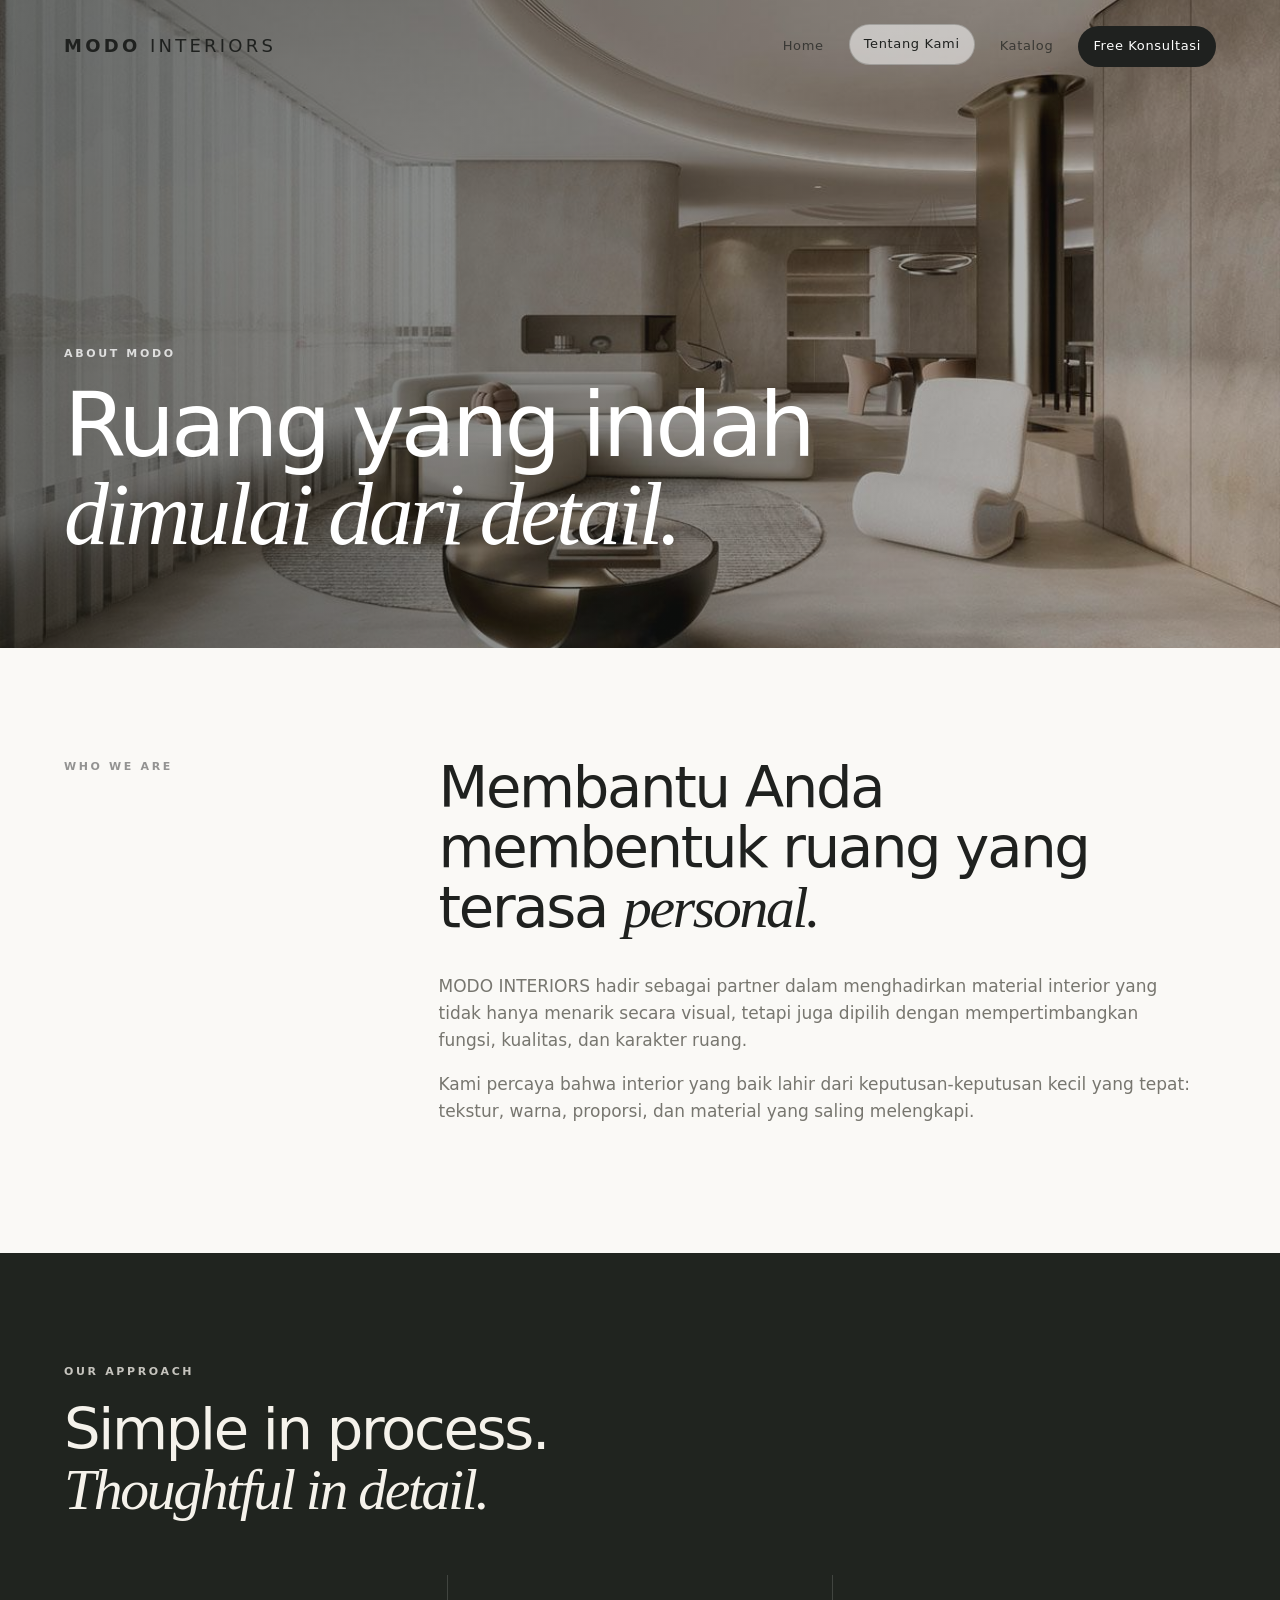
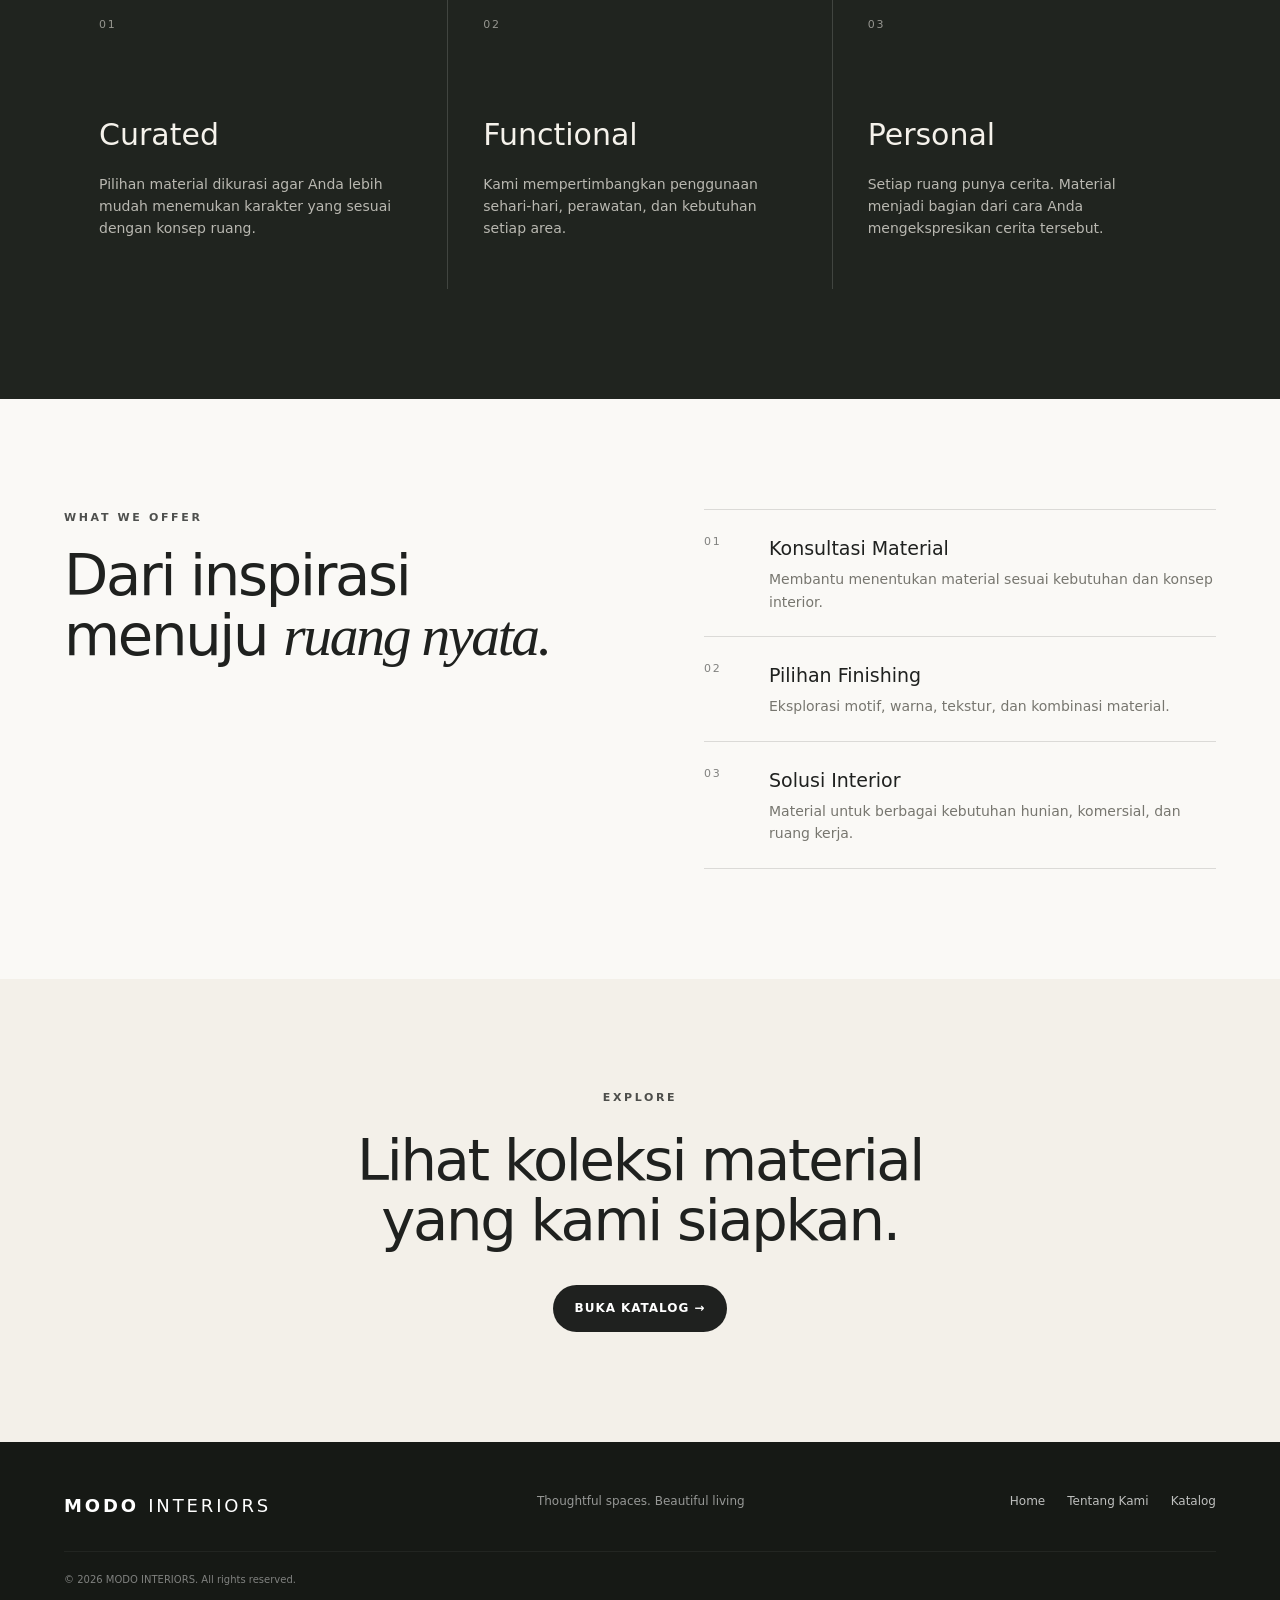
==== about.html @ 5bb3e73a "first commit" ====
<!DOCTYPE html>
<html lang="id">
<head>
  <meta charset="UTF-8">
  <meta name="viewport" content="width=device-width, initial-scale=1.0">
  <meta name="description" content="Tentang MODO INTERIORS.">
  <title>Tentang Kami — MODO INTERIORS</title>
  <link rel="stylesheet" href="css/style.css">
</head>
<body>
  <header class="site-header">
    <a class="brand" href="index.html">MODO <span>INTERIORS</span></a>
    <button class="menu-toggle" aria-label="Buka menu">☰</button>
    <nav class="main-nav">
      <a href="index.html">Home</a>
      <a class="active" href="about.html">Tentang Kami</a>
      <a href="katalog.html">Katalog</a>
      <a
  href="https://wa.me/6281770011710"
  target="_blank"
  rel="noopener noreferrer"
  class="nav-cta"
>
  Free Konsultasi
</a>
    </nav>
  </header>

  <main>
    <section class="page-hero">
      <div>
        <p class="eyebrow">ABOUT MODO</p>
        <h1>Ruang yang indah<br><em>dimulai dari detail.</em></h1>
      </div>
    </section>

    <section class="about-story section">
      <div class="about-label"><p class="eyebrow">WHO WE ARE</p></div>
      <div class="about-text">
        <h2>Membantu Anda membentuk ruang yang terasa <em>personal.</em></h2>
        <p>MODO INTERIORS hadir sebagai partner dalam menghadirkan material interior yang tidak hanya menarik secara visual, tetapi juga dipilih dengan mempertimbangkan fungsi, kualitas, dan karakter ruang.</p>
        <p>Kami percaya bahwa interior yang baik lahir dari keputusan-keputusan kecil yang tepat: tekstur, warna, proporsi, dan material yang saling melengkapi.</p>
      </div>
    </section>

    <section class="values section section-dark">
      <div class="section-heading">
        <div><p class="eyebrow">OUR APPROACH</p><h2>Simple in process.<br><em>Thoughtful in detail.</em></h2></div>
      </div>
      <div class="value-grid">
        <article><span>01</span><h3>Curated</h3><p>Pilihan material dikurasi agar Anda lebih mudah menemukan karakter yang sesuai dengan konsep ruang.</p></article>
        <article><span>02</span><h3>Functional</h3><p>Kami mempertimbangkan penggunaan sehari-hari, perawatan, dan kebutuhan setiap area.</p></article>
        <article><span>03</span><h3>Personal</h3><p>Setiap ruang punya cerita. Material menjadi bagian dari cara Anda mengekspresikan cerita tersebut.</p></article>
      </div>
    </section>

    <section class="about-services section">
      <div>
        <p class="eyebrow">WHAT WE OFFER</p>
        <h2>Dari inspirasi<br>menuju <em>ruang nyata.</em></h2>
      </div>
      <div class="service-list">
        <div><span>01</span><strong>Konsultasi Material</strong><p>Membantu menentukan material sesuai kebutuhan dan konsep interior.</p></div>
        <div><span>02</span><strong>Pilihan Finishing</strong><p>Eksplorasi motif, warna, tekstur, dan kombinasi material.</p></div>
        <div><span>03</span><strong>Solusi Interior</strong><p>Material untuk berbagai kebutuhan hunian, komersial, dan ruang kerja.</p></div>
      </div>
    </section>

    <section class="cta section">
      <p class="eyebrow">EXPLORE</p>
      <h2>Lihat koleksi material<br>yang kami siapkan.</h2>
      <a class="btn btn-dark" href="katalog.html">Buka Katalog →</a>
    </section>
  </main>

  <footer class="footer">
    <div class="footer-brand">MODO <span>INTERIORS</span></div>
    <div class="footer-copy">Thoughtful spaces. Beautiful living</div>
    <div class="footer-nav"><a href="index.html">Home</a><a href="about.html">Tentang Kami</a><a href="katalog.html">Katalog</a></div>
    <div class="footer-bottom">© 2026 MODO INTERIORS. All rights reserved.</div>
  </footer>
  <script src="js/main.js"></script>
</body>
</html>
---- css/style.css ----
:root{
  --ink:#1f211f;
  --muted:#77766f;
  --cream:#f3f0e9;
  --paper:#faf9f6;
  --dark:#20241f;
  --line:rgba(31,33,31,.14);
  --accent:#a98557;

  --serif:Georgia,"Times New Roman",serif;
  --sans:Inter,ui-sans-serif,system-ui,-apple-system,BlinkMacSystemFont,"Segoe UI",sans-serif;
}


/* =========================================
   RESET
========================================= */

*{
  box-sizing:border-box;
}

html{
  scroll-behavior:smooth;
}

body{
  margin:0;
  background:var(--paper);
  color:var(--ink);
  font-family:var(--sans);
  line-height:1.6;
}

a{
  color:inherit;
  text-decoration:none;
}

button{
  font:inherit;
}


/* =========================================
   NAVBAR
========================================= */

.site-header{
  position:absolute;
  z-index:20;
  top:0;
  left:0;
  width:100%;

  display:flex;
  align-items:center;
  justify-content:space-between;

  padding:26px 5vw;

  color:var(--ink);
}


/* LOGO */

.brand{
  font-size:18px;
  font-weight:800;
  letter-spacing:.18em;
  color:var(--ink);

  transition:opacity .3s ease;
}

.brand span{
  font-weight:400;
  color:var(--ink);
}

.brand:hover{
  opacity:.7;
}


/* MAIN NAV */

.main-nav{
  display:flex;
  gap:10px;
  align-items:center;

  font-size:13px;
  letter-spacing:.05em;
}

.main-nav a{
  position:relative;

  display:inline-flex;
  align-items:center;
  justify-content:center;

  padding:9px 14px;

  color:var(--ink);
  opacity:.72;

  border:1px solid transparent;
  border-radius:100px;

  transition:
    color .3s ease,
    opacity .3s ease,
    border-color .3s ease,
    background .3s ease,
    transform .3s ease;
}

.main-nav a:hover,
.main-nav a.active{
  color:var(--ink);
  opacity:1;

  border-color:rgba(31,33,31,.22);
  background:rgba(255,255,255,.55);

  transform:translateY(-2px);
}


/* NAVBAR CTA */

.nav-cta{
  display:inline-flex;
  align-items:center;
  justify-content:center;

  padding:10px 17px;

  border:1px solid var(--ink);
  border-radius:100px;

  background:var(--ink);
  color:#fff !important;

  opacity:1 !important;

  transition:
    background .3s ease,
    color .3s ease,
    transform .3s ease,
    box-shadow .3s ease;
}

.nav-cta:hover{
  background:transparent;
  color:var(--ink) !important;

  transform:translateY(-2px);

  box-shadow:0 8px 20px rgba(31,33,31,.08);
}


/* =========================================
   HOME NAVBAR
   Navbar di atas foto menggunakan warna putih
========================================= */

.home-page .site-header{
  color:#fff;
}

.home-page .brand,
.home-page .brand span{
  color:#fff;
}

.home-page .main-nav a{
  color:#fff;
}

.home-page .main-nav a:hover,
.home-page .main-nav a.active{
  color:#fff;

  border-color:rgba(255,255,255,.45);
  background:rgba(255,255,255,.12);
}

.home-page .nav-cta{
  border-color:#fff;
  background:#fff;
  color:var(--ink) !important;
}

.home-page .nav-cta:hover{
  background:transparent;
  color:#fff !important;

  box-shadow:none;
}


/* =========================================
   MOBILE MENU BUTTON
========================================= */

.menu-toggle{
  display:none;

  background:none;
  border:0;

  color:var(--ink);

  font-size:25px;
  cursor:pointer;
}

.home-page .menu-toggle{
  color:#fff;
}


/* =========================================
   HERO HOME
========================================= */

.hero{
  min-height:100vh;

  position:relative;

  display:flex;
  align-items:flex-end;

  overflow:hidden;

  color:#fff;

  background:
    linear-gradient(
      90deg,
      rgba(22,25,22,.72),
      rgba(22,25,22,.25) 60%,
      rgba(22,25,22,.38)
    ),
    url("../assets/hero-room.jpg") center/cover,
    linear-gradient(135deg,#756b5d,#252823);
}

.hero-overlay{
  position:absolute;
  inset:0;

  background:
    linear-gradient(
      0deg,
      rgba(10,12,10,.55),
      transparent 55%
    );
}

.hero-content{
  position:relative;
  z-index:1;

  padding:0 5vw 10vh;

  max-width:900px;
}

.eyebrow{
  font-size:11px;
  letter-spacing:.24em;
  font-weight:700;

  margin:0 0 20px;

  opacity:.78;
}

.hero h1,
.page-hero h1,
.catalog-header h1{
  font-size:clamp(48px,7vw,92px);
  line-height:.98;

  letter-spacing:-.045em;

  margin:0;

  font-weight:500;
}

h1 em,
h2 em{
  font-family:var(--serif);
  font-weight:400;
}

.hero-subtitle{
  font-size:15px;
  letter-spacing:.14em;

  margin:24px 0 30px;

  opacity:.88;
}

.hero-actions{
  display:flex;
  gap:26px;

  align-items:center;
}

.hero-scroll{
  position:absolute;

  right:5vw;
  bottom:45px;

  font-size:10px;
  letter-spacing:.2em;

  opacity:.7;
}

.hero-scroll span{
  font-size:17px;
  margin-left:7px;
}


/* =========================================
   BUTTONS
========================================= */

.btn{
  display:inline-flex;
  align-items:center;
  justify-content:center;

  padding:13px 21px;

  border-radius:100px;
  border:1px solid transparent;

  font-size:12px;
  font-weight:700;

  letter-spacing:.08em;
  text-transform:uppercase;

  transition:
    transform .3s ease,
    background .3s ease,
    color .3s ease,
    border-color .3s ease;
}

.btn:hover{
  transform:translateY(-2px);
}

.btn-light{
  background:#fff;
  color:var(--ink);
}

.btn-dark{
  background:var(--ink);
  color:#fff;
}

.text-link{
  font-size:12px;
  font-weight:700;

  letter-spacing:.08em;
  text-transform:uppercase;

  border-bottom:1px solid var(--ink);

  padding-bottom:5px;
}

.text-link.light{
  color:#fff;
  border-color:rgba(255,255,255,.55);
}


/* =========================================
   GENERAL SECTION
========================================= */

.section{
  padding:110px 5vw;
}


/* =========================================
   INTRO
========================================= */

.intro{
  display:grid;

  grid-template-columns:1.2fr .8fr;

  gap:10vw;

  align-items:end;
}

.intro h2,
.section-heading h2,
.statement p,
.about-text h2,
.about-services h2,
.cta h2{
  font-size:clamp(38px,4.5vw,64px);

  line-height:1.04;

  letter-spacing:-.04em;

  font-weight:500;

  margin:0;
}

.intro h2 span{
  font-family:var(--serif);
  font-weight:400;
}

.intro-copy{
  max-width:480px;
  color:var(--muted);
}

.intro-copy p{
  font-size:16px;
  margin:0 0 26px;
}


/* =========================================
   DARK SECTION
========================================= */

.section-dark{
  background:var(--dark);
  color:#f5f2eb;
}

.section-heading{
  display:flex;

  justify-content:space-between;

  gap:30px;

  align-items:end;

  margin-bottom:55px;
}


/* =========================================
   MATERIAL GRID
========================================= */

.material-grid{
  display:grid;

  grid-template-columns:repeat(4,1fr);

  gap:1px;

  background:rgba(255,255,255,.16);
}

.material-tile{
  min-height:310px;

  padding:28px;

  display:flex;
  flex-direction:column;
  justify-content:space-between;

  background:var(--dark);

  transition:.35s;
}

.material-tile:hover{
  background:#2c312b;

  transform:translateY(-4px);
}

.material-tile span,
.value-grid span,
.service-list span{
  font-size:11px;
  letter-spacing:.16em;

  opacity:.55;
}

.material-tile h3{
  font-size:29px;

  margin:0 0 9px;

  font-weight:500;
}

.material-tile p{
  font-size:13px;

  color:#b9b8b1;

  margin:0;

  max-width:230px;
}


/* =========================================
   STATEMENT
========================================= */

.statement{
  display:grid;

  grid-template-columns:120px 1fr;

  gap:60px;

  align-items:center;
}

.statement-mark{
  width:82px;
  height:82px;

  border:1px solid var(--line);

  border-radius:50%;

  display:grid;
  place-items:center;

  font-family:var(--serif);

  font-size:34px;
}

.statement p{
  max-width:950px;
}


/* =========================================
   CTA SECTION
========================================= */

.cta{
  text-align:center;

  background:var(--cream);
}

.cta .eyebrow{
  margin-bottom:25px;
}

.cta .btn{
  margin-top:34px;
}


/* =========================================
   FOOTER
========================================= */

.footer{
  background:#161915;

  color:#fff;

  padding:50px 5vw 25px;

  display:grid;

  grid-template-columns:1fr 1fr auto;

  gap:30px;

  align-items:start;
}

.footer-brand{
  font-size:18px;

  font-weight:800;

  letter-spacing:.16em;

  color:#fff;
}

.footer-brand span{
  font-weight:400;
  color:#fff;
}

.footer-copy{
  font-size:12px;
  opacity:.55;
}

.footer-nav{
  display:flex;

  gap:22px;

  font-size:12px;

  opacity:.72;
}

.footer-nav a{
  transition:opacity .25s ease;
}

.footer-nav a:hover{
  opacity:1;
}

.footer-bottom{
  grid-column:1/-1;

  border-top:1px solid rgba(255,255,255,.12);

  padding-top:20px;

  font-size:10px;

  opacity:.45;
}


/* =========================================
   ABOUT PAGE HERO
========================================= */


 .page-hero{
  min-height:72vh;

  position:relative;

  display:flex;

  align-items:end;

  padding:0 5vw 90px;

  color:#fff;

  background:
    linear-gradient(
      90deg,
      rgba(25,28,25,.65),
      rgba(25,28,25,.25)
    ),
    url("../assets/tentangkami.jpg") center/cover no-repeat,
    linear-gradient(135deg,#242821,#55584e);
}



/* =========================================
   ABOUT STORY
========================================= */

.about-story{
  display:grid;

  grid-template-columns:.35fr 1fr;

  gap:8vw;
}

.about-text{
  max-width:850px;
}

.about-text h2{
  margin-bottom:35px;
}

.about-text p{
  color:var(--muted);

  max-width:760px;

  font-size:17px;
}


/* =========================================
   ABOUT VALUES
========================================= */

.value-grid{
  display:grid;

  grid-template-columns:repeat(3,1fr);

  gap:1px;

  background:rgba(255,255,255,.15);
}

.value-grid article{
  background:var(--dark);

  padding:35px;

  min-height:300px;
}

.value-grid h3{
  font-size:30px;

  font-weight:500;

  margin:75px 0 12px;
}

.value-grid p{
  font-size:14px;

  color:#b9b8b1;

  max-width:300px;
}


/* =========================================
   ABOUT SERVICES
========================================= */

.about-services{
  display:grid;

  grid-template-columns:1fr 1fr;

  gap:10vw;
}

.service-list{
  border-top:1px solid var(--line);
}

.service-list div{
  padding:23px 0;

  border-bottom:1px solid var(--line);

  display:grid;

  grid-template-columns:50px 1fr;

  column-gap:15px;
}

.service-list strong{
  font-size:19px;

  font-weight:500;
}

.service-list p{
  grid-column:2;

  margin:5px 0 0;

  color:var(--muted);

  font-size:14px;
}


/* =========================================
   ABOUT COMPANY INFO
========================================= */

.about-info{
  display:grid;

  grid-template-columns:repeat(3,1fr);

  gap:30px;

  margin-top:60px;

  border-top:1px solid var(--line);

  padding-top:30px;
}

.about-info-item{
  padding-right:30px;

  border-right:1px solid var(--line);
}

.about-info-item:last-child{
  border-right:none;
}

.about-label{
  display:block;

  margin-bottom:12px;

  font-size:10px;

  letter-spacing:.18em;

  text-transform:uppercase;

  color:#777;
}

.about-info-item p{
  margin:0;

  color:var(--ink);

  font-size:14px;

  line-height:1.7;
}


/* =========================================
   CATALOG HEADER
========================================= */

.catalog-header{
  padding-top:170px;

  padding-bottom:80px;

  background:var(--cream);
}

.catalog-lead{
  max-width:540px;

  margin:30px 0 0;

  color:var(--muted);

  font-size:16px;
}

.catalog-categories{
  padding-top:50px;
}


/* =========================================
   CATALOG GRID
========================================= */

.catalog-grid{
  display:grid;

  grid-template-columns:repeat(3,1fr);

  gap:18px;
}


/* =========================================
   CATALOG CARD
========================================= */

.catalog-card{
  position:relative;

  min-height:380px;

  overflow:hidden;

  border:none;

  color:#fff;

  background:#333;

  cursor:pointer;

  transition:
    transform .3s ease,
    box-shadow .3s ease;
}

.catalog-card:hover,
.catalog-card.selected{
  transform:translateY(-5px);

  box-shadow:
    0 15px 40px rgba(31,33,31,.15);
}


/* CATALOG IMAGE */

.catalog-card-image{
  position:absolute;

  inset:0;

  width:100%;
  height:100%;

  object-fit:cover;

  transition:transform .5s ease;
}

.catalog-card:hover .catalog-card-image{
  transform:scale(1.05);
}


/* CATALOG OVERLAY */

.catalog-card-overlay{
  position:absolute;

  inset:0;

  background:
    linear-gradient(
      to top,
      rgba(0,0,0,.75),
      rgba(0,0,0,.1) 65%
    );
}


/* CATALOG TEXT */

.catalog-card .catalog-number,
.catalog-card .catalog-card-info,
.catalog-card .catalog-arrow{
  position:relative;

  z-index:2;
}

.catalog-card .catalog-number{
  display:block;

  padding:26px;

  color:#fff;

  opacity:.75;
}

.catalog-card-info{
  position:absolute !important;

  left:26px;
  right:70px;
  bottom:26px;

  margin-top:auto;
}

.catalog-card h3{
  color:#fff;

  font-size:30px;

  font-weight:500;

  margin:0 0 8px;
}

.catalog-card p{
  color:rgba(255,255,255,.78);

  font-size:13px;

  margin:0;

  max-width:270px;
}


/* CATALOG ARROW */

.catalog-arrow{
  position:absolute !important;

  right:26px;
  bottom:26px;

  font-size:18px;

  color:#fff;

  z-index:3 !important;

  transition:
    transform .3s ease,
    opacity .3s ease;
}

.catalog-card:hover .catalog-arrow{
  transform:translateX(5px);
}


/* =========================================
   CATALOG DETAIL
========================================= */

.catalog-detail{
  display:none;
}

.catalog-detail.open{
  display:block;
}

.detail-top{
  display:flex;

  justify-content:space-between;

  gap:30px;

  align-items:start;

  margin-bottom:45px;
}

.detail-top h2{
  font-size:clamp(40px,5vw,70px);

  line-height:1;

  margin:0 0 15px;

  font-weight:500;
}

.detail-top p{
  color:#b9b8b1;

  max-width:600px;
}


/* CLOSE BUTTON */

.detail-close{
  border:1px solid rgba(255,255,255,.25);

  background:none;

  color:#fff;

  width:42px;
  height:42px;

  border-radius:50%;

  font-size:25px;

  cursor:pointer;

  transition:
    background .3s ease,
    border-color .3s ease,
    transform .3s ease;
}

.detail-close:hover{
  background:rgba(255,255,255,.08);

  border-color:rgba(255,255,255,.5);

  transform:rotate(90deg);
}


/* DETAIL CONTENT */

.detail-content{
  display:grid;

  grid-template-columns:1fr 1fr;

  gap:25px;
}

.detail-image{
  background:#30352f;

  padding:12px;
}

.detail-image img{
  display:block;

  width:100%;
  height:auto;
}

.detail-placeholder{
  min-height:330px;

  border:1px dashed rgba(255,255,255,.25);

  display:grid;

  place-items:center;

  text-align:center;

  padding:40px;

  color:#aaa;
}

.detail-placeholder strong{
  display:block;

  color:#fff;

  font-size:20px;

  margin-bottom:8px;
}


/* =========================================
   ABOUT PAGE HERO - OPTIONAL ROOM IMAGE
========================================= */

/*
  Masukkan foto ruangan Tentang Kami ke:

  assets/about-hero.jpg

  Jika nama file berbeda,
  ubah url di .page-hero di atas.
*/


/* =========================================
   TABLET
========================================= */

@media(max-width:900px){

  /* NAVBAR */

  .main-nav{
    display:none;

    position:absolute;

    top:72px;

    right:5vw;
    left:5vw;

    background:rgba(25,27,24,.97);

    padding:22px;

    flex-direction:column;

    align-items:stretch;

    border-radius:14px;

    box-shadow:
      0 15px 40px rgba(0,0,0,.15);
  }

  .main-nav.open{
    display:flex;
  }

  .main-nav a{
    color:#fff;

    justify-content:flex-start;

    width:100%;
  }

  .main-nav a:hover,
  .main-nav a.active{
    color:#fff;

    border-color:rgba(255,255,255,.25);

    background:rgba(255,255,255,.08);
  }

  .nav-cta{
    text-align:center;

    justify-content:center !important;

    margin-top:5px;
  }

  .menu-toggle{
    display:block;
  }


  /* HOME */

  .hero-content{
    padding-bottom:90px;
  }


  /* GENERAL */

  .intro,
  .about-story,
  .about-services{
    grid-template-columns:1fr;

    gap:45px;
  }


  /* MATERIAL */

  .material-grid,
  .catalog-grid{
    grid-template-columns:repeat(2,1fr);
  }


  /* VALUES */

  .value-grid{
    grid-template-columns:1fr;
  }


  /* FOOTER */

  .footer{
    grid-template-columns:1fr 1fr;
  }

  .footer-nav{
    grid-column:1/-1;
  }


  /* CATALOG DETAIL */

  .detail-content{
    grid-template-columns:1fr;
  }


  /* ABOUT INFO */

  .about-info{
    grid-template-columns:1fr 1fr;
  }

  .about-info-item:nth-child(2){
    border-right:none;
  }

  .about-info-item:last-child{
    grid-column:1/-1;

    border-top:1px solid var(--line);

    padding-top:25px;
  }

}


/* =========================================
   MOBILE
========================================= */

@media(max-width:600px){

  /* HEADER */

  .site-header{
    padding:20px 6vw;
  }


  /* HOME */

  .hero{
    min-height:90vh;
  }

  .hero h1{
    font-size:50px;
  }

  .hero-actions{
    flex-direction:column;

    align-items:flex-start;

    gap:18px;
  }


  /* SECTION */

  .section{
    padding:75px 6vw;
  }


  /* MATERIAL + CATALOG */

  .material-grid,
  .catalog-grid{
    grid-template-columns:1fr;
  }

  .material-tile{
  position:relative;
  min-height:310px;

  padding:28px;

  display:flex;
  flex-direction:column;
  justify-content:space-between;

  overflow:hidden;

  color:#fff;

  background-color:#333;

  background-size:cover;
  background-position:center;

  transition:
    transform .35s ease,
    box-shadow .35s ease;
}

/* TEXT DI ATAS GAMBAR */
.material-tile span,
.material-tile h3,
.material-tile p{
  position:relative;
  z-index:2;
}


/* JUDUL */
.material-tile h3{
  color:#fff;
}


/* DESKRIPSI */
.material-tile p{
  color:rgba(255,255,255,.82);
}


/* HOVER */
.material-tile:hover{
  transform:translateY(-5px);

  box-shadow:
    0 18px 40px rgba(0,0,0,.18);
}

.material-grid,
.catalog-grid{
  grid-template-columns:1fr;
}

.material-tile{
  min-height:310px;
}
  /* SECTION HEADING */

  .section-heading{
    display:block;
  }

  .section-heading .text-link{
    display:inline-block;

    margin-top:25px;
  }


  /* STATEMENT */

  .statement{
    grid-template-columns:1fr;

    gap:25px;
  }

  .statement-mark{
    width:62px;
    height:62px;
  }


  /* ABOUT */

  .page-hero{
    min-height:65vh;

    padding:0 6vw 70px;

    background-position:center;
  }


  /* FOOTER */

  .footer{
    padding:40px 6vw;

    grid-template-columns:1fr;
  }

  .footer-nav{
    grid-column:auto;

    flex-wrap:wrap;
  }


  /* ABOUT INFO */

  /* =========================================
   ABOUT PAGE HERO
========================================= */

.about-hero {
  position: relative;

  min-height: 75vh;

  display: flex;
  align-items: flex-end;

  padding: 100px 7%;

  background-image: url("../assets/tentangkami.jpg") ;
  background-size: cover;
  background-position: center;
  background-repeat: no-repeat;

  overflow: hidden;
}


/* Overlay */

.about-hero-overlay {
  position: absolute;

  inset: 0;

  background:
    linear-gradient(
      90deg,
      rgba(20, 23, 20, .72) 0%,
      rgba(20, 23, 20, .35) 55%,
      rgba(20, 23, 20, .10) 100%
    );
}


/* Content */

.about-hero-content {
  position: relative;

  z-index: 2;

  max-width: 680px;

  color: #fff;
}


.about-hero-content .eyebrow {
  display: block;

  margin-bottom: 20px;

  font-size: 10px;
  letter-spacing: .25em;
  text-transform: uppercase;

  opacity: .8;
}


.about-hero-content h1 {
  margin: 0 0 24px;

  font-size: clamp(42px, 6vw, 78px);

  line-height: .98;

  font-weight: 400;

  letter-spacing: -.03em;
}


.about-hero-content p {
  max-width: 520px;

  margin: 0;

  font-size: 15px;

  line-height: 1.8;

  color: rgba(255,255,255,.82);
}
  /* CATALOG CARD */

  .catalog-card{
    min-height:340px;
  }


  /* CATALOG DETAIL */

  .detail-top{
    flex-direction:column;
  }

  .detail-close{
    align-self:flex-end;
  }

}

/* =========================================
   MATERIAL GRID
========================================= */

.material-grid{
  display:grid;
  grid-template-columns:repeat(4,1fr);
  gap:1px;
  background:rgba(255,255,255,.16);
}


.material-tile{
  position:relative;

  min-height:310px;

  padding:28px;

  display:flex;
  flex-direction:column;
  justify-content:space-between;

  overflow:hidden;

  color:#fff;

  background-color:#333;

  background-size:cover;
  background-position:center;

  transition:
    transform .35s ease,
    box-shadow .35s ease;
}


/* =========================================
   MATERIAL IMAGE BACKGROUND
========================================= */

.material-tile:nth-child(1){
  background-image:
    linear-gradient(
      to top,
      rgba(0,0,0,.78),
      rgba(0,0,0,.15)
    ),
    url("/assets/hpl/hpl\ -\ Copy.png");
}


.material-tile:nth-child(2){
  background-image:
    linear-gradient(
      to top,
      rgba(0,0,0,.78),
      rgba(0,0,0,.15)
    ),
    url("/assets/lantai-spc/lantai-spc\ -\ Copy.png");
}


.material-tile:nth-child(3){
  background-image:
    linear-gradient(
      to top,
      rgba(0,0,0,.78),
      rgba(0,0,0,.15)
    ),
    url("/assets/wallpanel/wallpanel\ -\ Copy.png");
}


.material-tile:nth-child(4){
  background-image:
    linear-gradient(
      to top,
      rgba(0,0,0,.78),
      rgba(0,0,0,.15)
    ),
    url("/assets/vinyl-flooring/vinyl-flooring\ -\ Copy.png");
}


/* TEXT */

.material-tile span,
.material-tile h3,
.material-tile p{
  position:relative;
  z-index:2;
}


.material-tile h3{
  color:#fff;
}


.material-tile p{
  color:rgba(255,255,255,.82);
}


/* HOVER */

.material-tile:hover{
  transform:translateY(-5px);

  box-shadow:
    0 18px 40px rgba(0,0,0,.18);
}
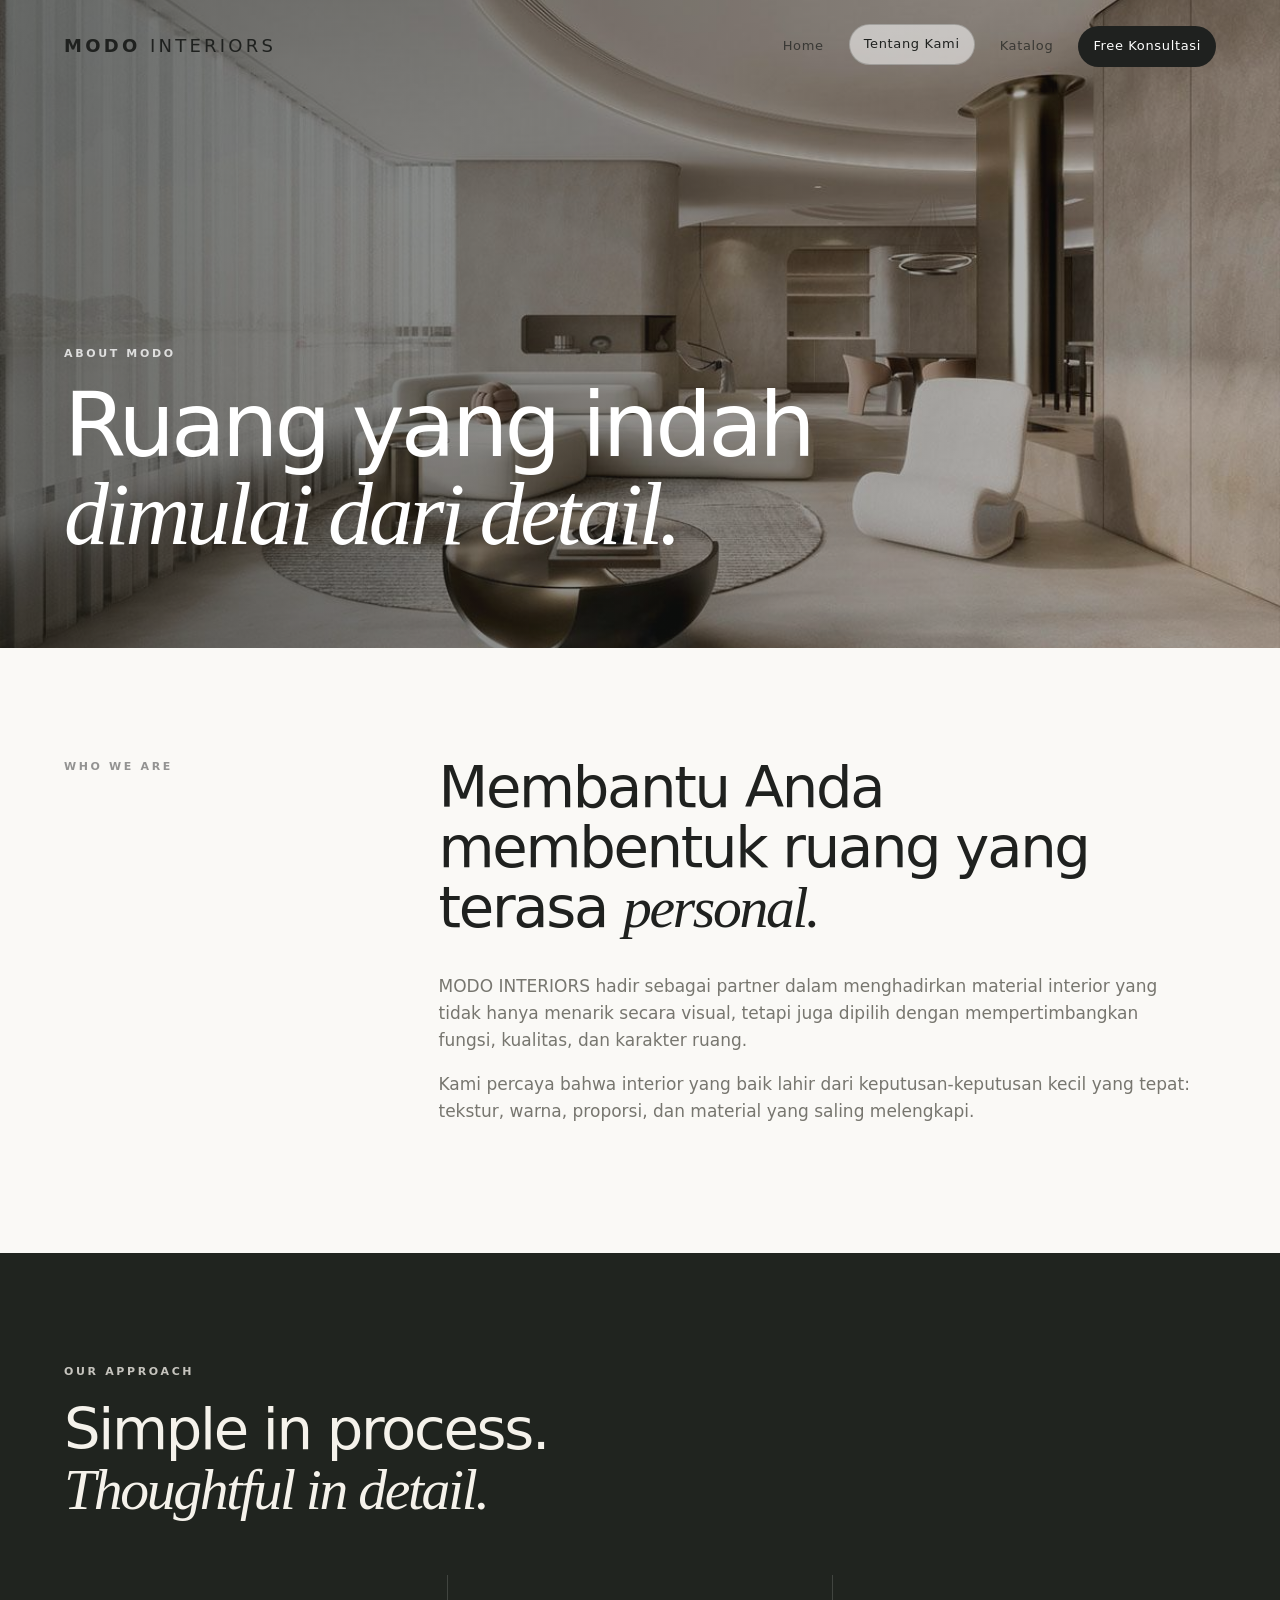
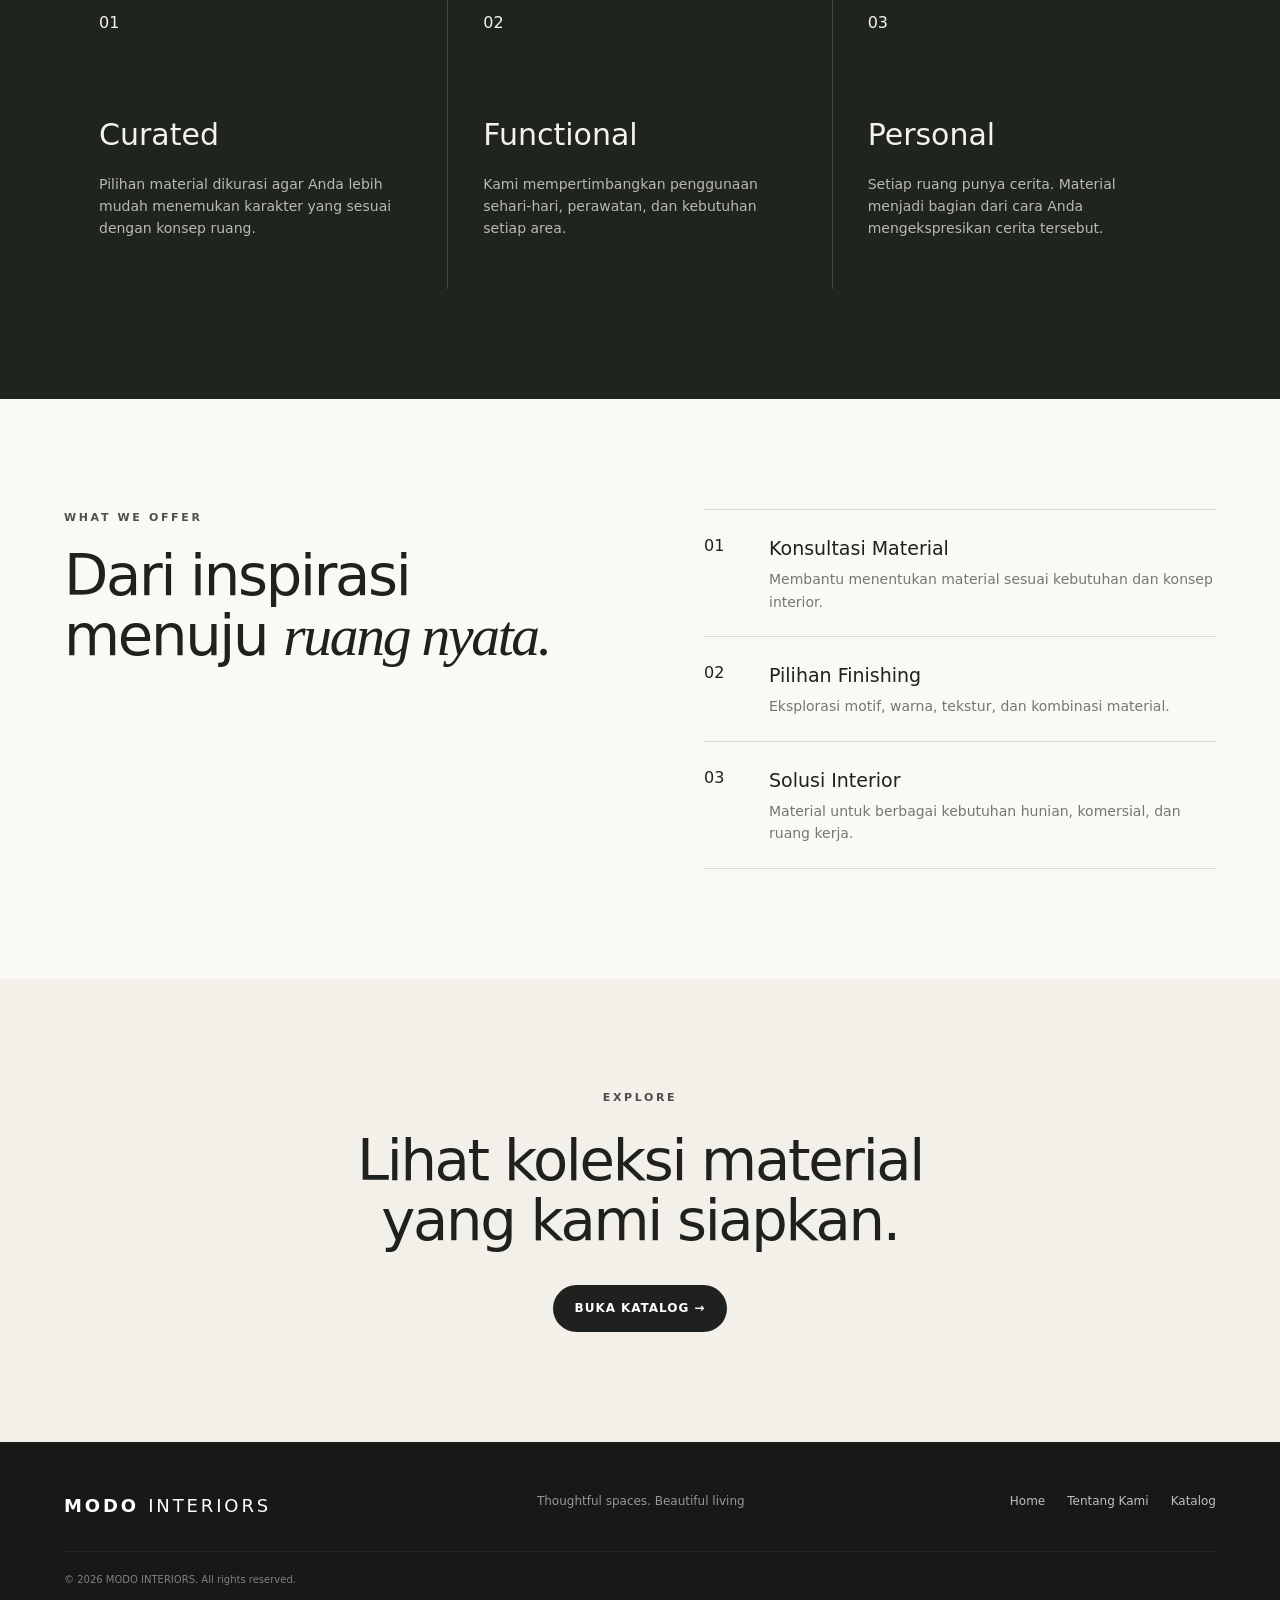
==== commit 4bed5cee: "Update website design and functionality" ====
--- a/about.html
+++ b/about.html
@@ -16,7 +16,7 @@
       <a class="active" href="about.html">Tentang Kami</a>
       <a href="katalog.html">Katalog</a>
       <a
-  href="https://wa.me/6281770011710"
+  href="https://wa.me/628999089275"
   target="_blank"
   rel="noopener noreferrer"
   class="nav-cta"
--- a/css/style.css
+++ b/css/style.css
@@ -1,4 +1,5 @@
 :root{
+
   --ink:#1f211f;
   --muted:#77766f;
   --cream:#f3f0e9;
@@ -8,7 +9,9 @@
   --accent:#a98557;
 
   --serif:Georgia,"Times New Roman",serif;
+
   --sans:Inter,ui-sans-serif,system-ui,-apple-system,BlinkMacSystemFont,"Segoe UI",sans-serif;
+
 }
 
 
@@ -47,10 +50,13 @@
 ========================================= */
 
 .site-header{
+
   position:absolute;
   z-index:20;
+
   top:0;
   left:0;
+
   width:100%;
 
   display:flex;
@@ -66,15 +72,18 @@
 /* LOGO */
 
 .brand{
+
   font-size:18px;
   font-weight:800;
   letter-spacing:.18em;
+
   color:var(--ink);
 
   transition:opacity .3s ease;
 }
 
 .brand span{
+
   font-weight:400;
   color:var(--ink);
 }
@@ -87,8 +96,11 @@
 /* MAIN NAV */
 
 .main-nav{
+
   display:flex;
+
   gap:10px;
+
   align-items:center;
 
   font-size:13px;
@@ -96,18 +108,22 @@
 }
 
 .main-nav a{
+
   position:relative;
 
   display:inline-flex;
+
   align-items:center;
   justify-content:center;
 
   padding:9px 14px;
 
   color:var(--ink);
+
   opacity:.72;
 
   border:1px solid transparent;
+
   border-radius:100px;
 
   transition:
@@ -120,10 +136,13 @@
 
 .main-nav a:hover,
 .main-nav a.active{
+
   color:var(--ink);
+
   opacity:1;
 
   border-color:rgba(31,33,31,.22);
+
   background:rgba(255,255,255,.55);
 
   transform:translateY(-2px);
@@ -133,16 +152,20 @@
 /* NAVBAR CTA */
 
 .nav-cta{
+
   display:inline-flex;
+
   align-items:center;
   justify-content:center;
 
   padding:10px 17px;
 
   border:1px solid var(--ink);
+
   border-radius:100px;
 
   background:var(--ink);
+
   color:#fff !important;
 
   opacity:1 !important;
@@ -155,12 +178,15 @@
 }
 
 .nav-cta:hover{
+
   background:transparent;
+
   color:var(--ink) !important;
 
   transform:translateY(-2px);
 
-  box-shadow:0 8px 20px rgba(31,33,31,.08);
+  box-shadow:
+    0 8px 20px rgba(31,33,31,.08);
 }
 
 
@@ -184,20 +210,27 @@
 
 .home-page .main-nav a:hover,
 .home-page .main-nav a.active{
+
   color:#fff;
 
   border-color:rgba(255,255,255,.45);
+
   background:rgba(255,255,255,.12);
 }
 
 .home-page .nav-cta{
+
   border-color:#fff;
+
   background:#fff;
+
   color:var(--ink) !important;
 }
 
 .home-page .nav-cta:hover{
+
   background:transparent;
+
   color:#fff !important;
 
   box-shadow:none;
@@ -209,14 +242,17 @@
 ========================================= */
 
 .menu-toggle{
+
   display:none;
 
   background:none;
+
   border:0;
 
   color:var(--ink);
 
   font-size:25px;
+
   cursor:pointer;
 }
 
@@ -230,11 +266,13 @@
 ========================================= */
 
 .hero{
+
   min-height:100vh;
 
   position:relative;
 
   display:flex;
+
   align-items:flex-end;
 
   overflow:hidden;
@@ -242,21 +280,31 @@
   color:#fff;
 
   background:
+
     linear-gradient(
       90deg,
       rgba(22,25,22,.72),
       rgba(22,25,22,.25) 60%,
       rgba(22,25,22,.38)
     ),
+
     url("../assets/hero-room.jpg") center/cover,
-    linear-gradient(135deg,#756b5d,#252823);
+
+    linear-gradient(
+      135deg,
+      #756b5d,
+      #252823
+    );
 }
 
 .hero-overlay{
+
   position:absolute;
+
   inset:0;
 
   background:
+
     linear-gradient(
       0deg,
       rgba(10,12,10,.55),
@@ -265,7 +313,9 @@
 }
 
 .hero-content{
+
   position:relative;
+
   z-index:1;
 
   padding:0 5vw 10vh;
@@ -274,8 +324,11 @@
 }
 
 .eyebrow{
+
   font-size:11px;
+
   letter-spacing:.24em;
+
   font-weight:700;
 
   margin:0 0 20px;
@@ -286,7 +339,9 @@
 .hero h1,
 .page-hero h1,
 .catalog-header h1{
+
   font-size:clamp(48px,7vw,92px);
+
   line-height:.98;
 
   letter-spacing:-.045em;
@@ -298,12 +353,16 @@
 
 h1 em,
 h2 em{
+
   font-family:var(--serif);
+
   font-weight:400;
 }
 
 .hero-subtitle{
+
   font-size:15px;
+
   letter-spacing:.14em;
 
   margin:24px 0 30px;
@@ -312,26 +371,33 @@
 }
 
 .hero-actions{
+
   display:flex;
+
   gap:26px;
 
   align-items:center;
 }
 
 .hero-scroll{
+
   position:absolute;
 
   right:5vw;
+
   bottom:45px;
 
   font-size:10px;
+
   letter-spacing:.2em;
 
   opacity:.7;
 }
 
 .hero-scroll span{
+
   font-size:17px;
+
   margin-left:7px;
 }
 
@@ -341,19 +407,24 @@
 ========================================= */
 
 .btn{
+
   display:inline-flex;
+
   align-items:center;
   justify-content:center;
 
   padding:13px 21px;
 
   border-radius:100px;
+
   border:1px solid transparent;
 
   font-size:12px;
+
   font-weight:700;
 
   letter-spacing:.08em;
+
   text-transform:uppercase;
 
   transition:
@@ -368,20 +439,27 @@
 }
 
 .btn-light{
+
   background:#fff;
+
   color:var(--ink);
 }
 
 .btn-dark{
+
   background:var(--ink);
+
   color:#fff;
 }
 
 .text-link{
+
   font-size:12px;
+
   font-weight:700;
 
   letter-spacing:.08em;
+
   text-transform:uppercase;
 
   border-bottom:1px solid var(--ink);
@@ -390,7 +468,9 @@
 }
 
 .text-link.light{
+
   color:#fff;
+
   border-color:rgba(255,255,255,.55);
 }
 
@@ -400,6 +480,7 @@
 ========================================= */
 
 .section{
+
   padding:110px 5vw;
 }
 
@@ -409,6 +490,7 @@
 ========================================= */
 
 .intro{
+
   display:grid;
 
   grid-template-columns:1.2fr .8fr;
@@ -424,6 +506,7 @@
 .about-text h2,
 .about-services h2,
 .cta h2{
+
   font-size:clamp(38px,4.5vw,64px);
 
   line-height:1.04;
@@ -436,17 +519,23 @@
 }
 
 .intro h2 span{
+
   font-family:var(--serif);
+
   font-weight:400;
 }
 
 .intro-copy{
+
   max-width:480px;
+
   color:var(--muted);
 }
 
 .intro-copy p{
+
   font-size:16px;
+
   margin:0 0 26px;
 }
 
@@ -456,11 +545,14 @@
 ========================================= */
 
 .section-dark{
+
   background:var(--dark);
+
   color:#f5f2eb;
 }
 
 .section-heading{
+
   display:flex;
 
   justify-content:space-between;
@@ -478,6 +570,7 @@
 ========================================= */
 
 .material-grid{
+
   display:grid;
 
   grid-template-columns:repeat(4,1fr);
@@ -488,206 +581,309 @@
 }
 
 .material-tile{
+
+  position:relative;
+
   min-height:310px;
 
   padding:28px;
 
   display:flex;
+
   flex-direction:column;
+
   justify-content:space-between;
 
-  background:var(--dark);
-
-  transition:.35s;
+  overflow:hidden;
+
+  color:#fff;
+
+  background-color:#333;
+
+  background-size:cover;
+
+  background-position:center;
+
+  transition:
+    transform .35s ease,
+    box-shadow .35s ease;
+}
+
+
+/* MATERIAL IMAGE BACKGROUND */
+
+.material-tile:nth-child(1){
+
+  background-image:
+
+    linear-gradient(
+      to top,
+      rgba(0,0,0,.78),
+      rgba(0,0,0,.15)
+    ),
+
+    url("/assets/hpl/hpl.png");
+}
+
+.material-tile:nth-child(2){
+
+  background-image:
+
+    linear-gradient(
+      to top,
+      rgba(0,0,0,.78),
+      rgba(0,0,0,.15)
+    ),
+
+    url("/assets/lantai-spc/lantai-spc.png");
+}
+
+.material-tile:nth-child(3){
+
+  background-image:
+
+    linear-gradient(
+      to top,
+      rgba(0,0,0,.78),
+      rgba(0,0,0,.15)
+    ),
+
+    url("/assets/wallpanel/wallpanel.png");
+}
+
+.material-tile:nth-child(4){
+
+  background-image:
+
+    linear-gradient(
+      to top,
+      rgba(0,0,0,.78),
+      rgba(0,0,0,.15)
+    ),
+
+    url("/assets/vinyl-flooring/vinyl-flooring.png");
+}
+
+
+/* MATERIAL TEXT */
+
+.material-tile span,
+.material-tile h3,
+.material-tile p{
+
+  position:relative;
+
+  z-index:2;
+}
+
+.material-tile h3{
+
+  font-size:29px;
+
+  margin:0 0 9px;
+
+  font-weight:500;
+
+  color:#fff;
+}
+
+.material-tile p{
+
+  font-size:13px;
+
+  color:rgba(255,255,255,.82);
+
+  margin:0;
+
+  max-width:230px;
 }
 
 .material-tile:hover{
-  background:#2c312b;
-
-  transform:translateY(-4px);
-}
-
-.material-tile span,
-.value-grid span,
-.service-list span{
-  font-size:11px;
+
+  transform:translateY(-5px);
+
+  box-shadow:
+    0 18px 40px rgba(0,0,0,.18);
+}
+
+
+/* =========================================
+   STATEMENT
+========================================= */
+
+.statement{
+
+  display:grid;
+
+  grid-template-columns:120px 1fr;
+
+  gap:60px;
+
+  align-items:center;
+}
+
+.statement-mark{
+
+  width:82px;
+
+  height:82px;
+
+  border:1px solid var(--line);
+
+  border-radius:50%;
+
+  display:grid;
+
+  place-items:center;
+
+  font-family:var(--serif);
+
+  font-size:34px;
+}
+
+.statement p{
+
+  max-width:950px;
+}
+
+
+/* =========================================
+   CTA SECTION
+========================================= */
+
+.cta{
+
+  text-align:center;
+
+  background:var(--cream);
+}
+
+.cta .eyebrow{
+
+  margin-bottom:25px;
+}
+
+.cta .btn{
+
+  margin-top:34px;
+}
+
+
+/* =========================================
+   FOOTER
+========================================= */
+
+.footer{
+
+  background:#161915;
+
+  color:#fff;
+
+  padding:50px 5vw 25px;
+
+  display:grid;
+
+  grid-template-columns:1fr 1fr auto;
+
+  gap:30px;
+
+  align-items:start;
+}
+
+.footer-brand{
+
+  font-size:18px;
+
+  font-weight:800;
+
   letter-spacing:.16em;
 
+  color:#fff;
+}
+
+.footer-brand span{
+
+  font-weight:400;
+
+  color:#fff;
+}
+
+.footer-copy{
+
+  font-size:12px;
+
   opacity:.55;
 }
 
-.material-tile h3{
-  font-size:29px;
-
-  margin:0 0 9px;
-
-  font-weight:500;
-}
-
-.material-tile p{
-  font-size:13px;
-
-  color:#b9b8b1;
-
-  margin:0;
-
-  max-width:230px;
-}
-
-
-/* =========================================
-   STATEMENT
-========================================= */
-
-.statement{
-  display:grid;
-
-  grid-template-columns:120px 1fr;
-
-  gap:60px;
-
-  align-items:center;
-}
-
-.statement-mark{
-  width:82px;
-  height:82px;
-
-  border:1px solid var(--line);
-
-  border-radius:50%;
-
-  display:grid;
-  place-items:center;
-
-  font-family:var(--serif);
-
-  font-size:34px;
-}
-
-.statement p{
-  max-width:950px;
-}
-
-
-/* =========================================
-   CTA SECTION
-========================================= */
-
-.cta{
-  text-align:center;
-
-  background:var(--cream);
-}
-
-.cta .eyebrow{
-  margin-bottom:25px;
-}
-
-.cta .btn{
-  margin-top:34px;
-}
-
-
-/* =========================================
-   FOOTER
-========================================= */
-
-.footer{
-  background:#161915;
+.footer-nav{
+
+  display:flex;
+
+  gap:22px;
+
+  font-size:12px;
+
+  opacity:.72;
+}
+
+.footer-nav a{
+
+  transition:opacity .25s ease;
+}
+
+.footer-nav a:hover{
+
+  opacity:1;
+}
+
+.footer-bottom{
+
+  grid-column:1/-1;
+
+  border-top:1px solid rgba(255,255,255,.12);
+
+  padding-top:20px;
+
+  font-size:10px;
+
+  opacity:.45;
+}
+
+
+/* =========================================
+   ABOUT PAGE HERO
+========================================= */
+
+.page-hero{
+
+  min-height:72vh;
+
+  position:relative;
+
+  display:flex;
+
+  align-items:end;
+
+  padding:0 5vw 90px;
 
   color:#fff;
 
-  padding:50px 5vw 25px;
-
-  display:grid;
-
-  grid-template-columns:1fr 1fr auto;
-
-  gap:30px;
-
-  align-items:start;
-}
-
-.footer-brand{
-  font-size:18px;
-
-  font-weight:800;
-
-  letter-spacing:.16em;
-
-  color:#fff;
-}
-
-.footer-brand span{
-  font-weight:400;
-  color:#fff;
-}
-
-.footer-copy{
-  font-size:12px;
-  opacity:.55;
-}
-
-.footer-nav{
-  display:flex;
-
-  gap:22px;
-
-  font-size:12px;
-
-  opacity:.72;
-}
-
-.footer-nav a{
-  transition:opacity .25s ease;
-}
-
-.footer-nav a:hover{
-  opacity:1;
-}
-
-.footer-bottom{
-  grid-column:1/-1;
-
-  border-top:1px solid rgba(255,255,255,.12);
-
-  padding-top:20px;
-
-  font-size:10px;
-
-  opacity:.45;
-}
-
-
-/* =========================================
-   ABOUT PAGE HERO
-========================================= */
-
-
- .page-hero{
-  min-height:72vh;
-
-  position:relative;
-
-  display:flex;
-
-  align-items:end;
-
-  padding:0 5vw 90px;
-
-  color:#fff;
-
   background:
+
     linear-gradient(
       90deg,
       rgba(25,28,25,.65),
       rgba(25,28,25,.25)
     ),
+
     url("../assets/tentangkami.jpg") center/cover no-repeat,
-    linear-gradient(135deg,#242821,#55584e);
-}
-
+
+    linear-gradient(
+      135deg,
+      #242821,
+      #55584e
+    );
+}
 
 
 /* =========================================
@@ -695,6 +891,7 @@
 ========================================= */
 
 .about-story{
+
   display:grid;
 
   grid-template-columns:.35fr 1fr;
@@ -703,14 +900,17 @@
 }
 
 .about-text{
+
   max-width:850px;
 }
 
 .about-text h2{
+
   margin-bottom:35px;
 }
 
 .about-text p{
+
   color:var(--muted);
 
   max-width:760px;
@@ -724,6 +924,7 @@
 ========================================= */
 
 .value-grid{
+
   display:grid;
 
   grid-template-columns:repeat(3,1fr);
@@ -734,6 +935,7 @@
 }
 
 .value-grid article{
+
   background:var(--dark);
 
   padding:35px;
@@ -742,6 +944,7 @@
 }
 
 .value-grid h3{
+
   font-size:30px;
 
   font-weight:500;
@@ -750,6 +953,7 @@
 }
 
 .value-grid p{
+
   font-size:14px;
 
   color:#b9b8b1;
@@ -763,6 +967,7 @@
 ========================================= */
 
 .about-services{
+
   display:grid;
 
   grid-template-columns:1fr 1fr;
@@ -771,10 +976,12 @@
 }
 
 .service-list{
+
   border-top:1px solid var(--line);
 }
 
 .service-list div{
+
   padding:23px 0;
 
   border-bottom:1px solid var(--line);
@@ -787,12 +994,14 @@
 }
 
 .service-list strong{
+
   font-size:19px;
 
   font-weight:500;
 }
 
 .service-list p{
+
   grid-column:2;
 
   margin:5px 0 0;
@@ -808,6 +1017,7 @@
 ========================================= */
 
 .about-info{
+
   display:grid;
 
   grid-template-columns:repeat(3,1fr);
@@ -822,16 +1032,19 @@
 }
 
 .about-info-item{
+
   padding-right:30px;
 
   border-right:1px solid var(--line);
 }
 
 .about-info-item:last-child{
+
   border-right:none;
 }
 
 .about-label{
+
   display:block;
 
   margin-bottom:12px;
@@ -846,6 +1059,7 @@
 }
 
 .about-info-item p{
+
   margin:0;
 
   color:var(--ink);
@@ -861,6 +1075,7 @@
 ========================================= */
 
 .catalog-header{
+
   padding-top:170px;
 
   padding-bottom:80px;
@@ -869,6 +1084,7 @@
 }
 
 .catalog-lead{
+
   max-width:540px;
 
   margin:30px 0 0;
@@ -879,6 +1095,7 @@
 }
 
 .catalog-categories{
+
   padding-top:50px;
 }
 
@@ -888,6 +1105,7 @@
 ========================================= */
 
 .catalog-grid{
+
   display:grid;
 
   grid-template-columns:repeat(3,1fr);
@@ -901,6 +1119,7 @@
 ========================================= */
 
 .catalog-card{
+
   position:relative;
 
   min-height:380px;
@@ -922,6 +1141,7 @@
 
 .catalog-card:hover,
 .catalog-card.selected{
+
   transform:translateY(-5px);
 
   box-shadow:
@@ -932,11 +1152,13 @@
 /* CATALOG IMAGE */
 
 .catalog-card-image{
+
   position:absolute;
 
   inset:0;
 
   width:100%;
+
   height:100%;
 
   object-fit:cover;
@@ -945,6 +1167,7 @@
 }
 
 .catalog-card:hover .catalog-card-image{
+
   transform:scale(1.05);
 }
 
@@ -952,11 +1175,13 @@
 /* CATALOG OVERLAY */
 
 .catalog-card-overlay{
+
   position:absolute;
 
   inset:0;
 
   background:
+
     linear-gradient(
       to top,
       rgba(0,0,0,.75),
@@ -970,12 +1195,14 @@
 .catalog-card .catalog-number,
 .catalog-card .catalog-card-info,
 .catalog-card .catalog-arrow{
+
   position:relative;
 
   z-index:2;
 }
 
 .catalog-card .catalog-number{
+
   display:block;
 
   padding:26px;
@@ -986,16 +1213,20 @@
 }
 
 .catalog-card-info{
+
   position:absolute !important;
 
   left:26px;
+
   right:70px;
+
   bottom:26px;
 
   margin-top:auto;
 }
 
 .catalog-card h3{
+
   color:#fff;
 
   font-size:30px;
@@ -1006,6 +1237,7 @@
 }
 
 .catalog-card p{
+
   color:rgba(255,255,255,.78);
 
   font-size:13px;
@@ -1016,12 +1248,16 @@
 }
 
 
-/* CATALOG ARROW */
+/* =========================================
+   CATALOG ARROW
+========================================= */
 
 .catalog-arrow{
+
   position:absolute !important;
 
   right:26px;
+
   bottom:26px;
 
   font-size:18px;
@@ -1036,6 +1272,7 @@
 }
 
 .catalog-card:hover .catalog-arrow{
+
   transform:translateX(5px);
 }
 
@@ -1045,14 +1282,20 @@
 ========================================= */
 
 .catalog-detail{
+
   display:none;
 }
 
 .catalog-detail.open{
+
   display:block;
 }
 
+
+/* DETAIL TOP */
+
 .detail-top{
+
   display:flex;
 
   justify-content:space-between;
@@ -1065,6 +1308,7 @@
 }
 
 .detail-top h2{
+
   font-size:clamp(40px,5vw,70px);
 
   line-height:1;
@@ -1075,15 +1319,19 @@
 }
 
 .detail-top p{
+
   color:#b9b8b1;
 
   max-width:600px;
 }
 
 
-/* CLOSE BUTTON */
+/* =========================================
+   CLOSE BUTTON
+========================================= */
 
 .detail-close{
+
   border:1px solid rgba(255,255,255,.25);
 
   background:none;
@@ -1091,6 +1339,7 @@
   color:#fff;
 
   width:42px;
+
   height:42px;
 
   border-radius:50%;
@@ -1106,6 +1355,7 @@
 }
 
 .detail-close:hover{
+
   background:rgba(255,255,255,.08);
 
   border-color:rgba(255,255,255,.5);
@@ -1114,9 +1364,12 @@
 }
 
 
-/* DETAIL CONTENT */
+/* =========================================
+   DETAIL CONTENT
+========================================= */
 
 .detail-content{
+
   display:grid;
 
   grid-template-columns:1fr 1fr;
@@ -1124,20 +1377,117 @@
   gap:25px;
 }
 
+
+/* =========================================
+   DETAIL / VARIATION CARD
+========================================= */
+
+/*
+   CSS ini sengaja dibuat lebih kecil.
+
+   Gambar variasi tidak lagi memenuhi
+   seluruh area kolom.
+*/
+
+.detail-content .variation-card{
+
+  display:flex;
+
+  justify-content:center;
+
+  align-items:center;
+
+  width:100%;
+
+  min-width:0;
+
+  padding:18px;
+
+  background:#30352f;
+
+  overflow:hidden;
+}
+
+
+/* GAMBAR VARIASI */
+
+.detail-content .variation-card img{
+
+  display:block;
+
+  width:52%;
+
+  max-width:300px;
+
+  max-height:330px;
+
+  height:auto;
+
+  object-fit:contain;
+
+  margin:0 auto;
+}
+
+
+/*
+   Jika variation-card berisi link atau
+   elemen pembungkus gambar.
+*/
+
+.detail-content .variation-card a{
+
+  display:flex;
+
+  justify-content:center;
+
+  align-items:center;
+
+  width:100%;
+}
+
+
+/*
+   Untuk struktur yang menggunakan
+   gambar langsung tanpa variation-card.
+*/
+
 .detail-image{
+
   background:#30352f;
 
-  padding:12px;
+  padding:18px;
+
+  display:flex;
+
+  justify-content:center;
+
+  align-items:center;
 }
 
 .detail-image img{
+
   display:block;
 
-  width:100%;
+  width:52%;
+
+  max-width:300px;
+
+  max-height:330px;
+
   height:auto;
-}
+
+  object-fit:contain;
+
+  margin:0 auto;
+}
+
+
+/* =========================================
+   DETAIL PLACEHOLDER
+========================================= */
 
 .detail-placeholder{
+
   min-height:330px;
 
   border:1px dashed rgba(255,255,255,.25);
@@ -1154,6 +1504,7 @@
 }
 
 .detail-placeholder strong{
+
   display:block;
 
   color:#fff;
@@ -1165,20 +1516,6 @@
 
 
 /* =========================================
-   ABOUT PAGE HERO - OPTIONAL ROOM IMAGE
-========================================= */
-
-/*
-  Masukkan foto ruangan Tentang Kami ke:
-
-  assets/about-hero.jpg
-
-  Jika nama file berbeda,
-  ubah url di .page-hero di atas.
-*/
-
-
-/* =========================================
    TABLET
 ========================================= */
 
@@ -1187,6 +1524,7 @@
   /* NAVBAR */
 
   .main-nav{
+
     display:none;
 
     position:absolute;
@@ -1194,6 +1532,7 @@
     top:72px;
 
     right:5vw;
+
     left:5vw;
 
     background:rgba(25,27,24,.97);
@@ -1215,6 +1554,7 @@
   }
 
   .main-nav a{
+
     color:#fff;
 
     justify-content:flex-start;
@@ -1224,6 +1564,7 @@
 
   .main-nav a:hover,
   .main-nav a.active{
+
     color:#fff;
 
     border-color:rgba(255,255,255,.25);
@@ -1232,6 +1573,7 @@
   }
 
   .nav-cta{
+
     text-align:center;
 
     justify-content:center !important;
@@ -1247,6 +1589,7 @@
   /* HOME */
 
   .hero-content{
+
     padding-bottom:90px;
   }
 
@@ -1256,6 +1599,7 @@
   .intro,
   .about-story,
   .about-services{
+
     grid-template-columns:1fr;
 
     gap:45px;
@@ -1266,6 +1610,7 @@
 
   .material-grid,
   .catalog-grid{
+
     grid-template-columns:repeat(2,1fr);
   }
 
@@ -1273,6 +1618,7 @@
   /* VALUES */
 
   .value-grid{
+
     grid-template-columns:1fr;
   }
 
@@ -1280,10 +1626,12 @@
   /* FOOTER */
 
   .footer{
+
     grid-template-columns:1fr 1fr;
   }
 
   .footer-nav{
+
     grid-column:1/-1;
   }
 
@@ -1291,21 +1639,60 @@
   /* CATALOG DETAIL */
 
   .detail-content{
+
     grid-template-columns:1fr;
   }
 
 
+  /*
+     Tablet dibuat sedikit lebih besar
+     daripada mobile tetapi tetap lebih
+     kecil dari ukuran sebelumnya.
+  */
+
+  .detail-content .variation-card{
+
+    padding:18px;
+  }
+
+  .detail-content .variation-card img{
+
+    width:42%;
+
+    max-width:300px;
+
+    max-height:320px;
+  }
+
+  .detail-image{
+
+    padding:18px;
+  }
+
+  .detail-image img{
+
+    width:42%;
+
+    max-width:300px;
+
+    max-height:320px;
+  }
+
+
   /* ABOUT INFO */
 
   .about-info{
+
     grid-template-columns:1fr 1fr;
   }
 
   .about-info-item:nth-child(2){
+
     border-right:none;
   }
 
   .about-info-item:last-child{
+
     grid-column:1/-1;
 
     border-top:1px solid var(--line);
@@ -1325,6 +1712,7 @@
   /* HEADER */
 
   .site-header{
+
     padding:20px 6vw;
   }
 
@@ -1332,14 +1720,17 @@
   /* HOME */
 
   .hero{
+
     min-height:90vh;
   }
 
   .hero h1{
+
     font-size:50px;
   }
 
   .hero-actions{
+
     flex-direction:column;
 
     align-items:flex-start;
@@ -1351,6 +1742,7 @@
   /* SECTION */
 
   .section{
+
     padding:75px 6vw;
   }
 
@@ -1359,77 +1751,25 @@
 
   .material-grid,
   .catalog-grid{
+
     grid-template-columns:1fr;
   }
 
   .material-tile{
-  position:relative;
-  min-height:310px;
-
-  padding:28px;
-
-  display:flex;
-  flex-direction:column;
-  justify-content:space-between;
-
-  overflow:hidden;
-
-  color:#fff;
-
-  background-color:#333;
-
-  background-size:cover;
-  background-position:center;
-
-  transition:
-    transform .35s ease,
-    box-shadow .35s ease;
-}
-
-/* TEXT DI ATAS GAMBAR */
-.material-tile span,
-.material-tile h3,
-.material-tile p{
-  position:relative;
-  z-index:2;
-}
-
-
-/* JUDUL */
-.material-tile h3{
-  color:#fff;
-}
-
-
-/* DESKRIPSI */
-.material-tile p{
-  color:rgba(255,255,255,.82);
-}
-
-
-/* HOVER */
-.material-tile:hover{
-  transform:translateY(-5px);
-
-  box-shadow:
-    0 18px 40px rgba(0,0,0,.18);
-}
-
-.material-grid,
-.catalog-grid{
-  grid-template-columns:1fr;
-}
-
-.material-tile{
-  min-height:310px;
-}
+
+    min-height:310px;
+  }
+
+
   /* SECTION HEADING */
 
   .section-heading{
+
     display:block;
   }
 
   .section-heading .text-link{
+
     display:inline-block;
 
     margin-top:25px;
@@ -1439,13 +1779,16 @@
   /* STATEMENT */
 
   .statement{
+
     grid-template-columns:1fr;
 
     gap:25px;
   }
 
   .statement-mark{
+
     width:62px;
+
     height:62px;
   }
 
@@ -1453,6 +1796,7 @@
   /* ABOUT */
 
   .page-hero{
+
     min-height:65vh;
 
     padding:0 6vw 70px;
@@ -1464,240 +1808,119 @@
   /* FOOTER */
 
   .footer{
+
     padding:40px 6vw;
 
     grid-template-columns:1fr;
   }
 
   .footer-nav{
+
     grid-column:auto;
 
     flex-wrap:wrap;
   }
 
 
-  /* ABOUT INFO */
-
-  /* =========================================
-   ABOUT PAGE HERO
-========================================= */
-
-.about-hero {
-  position: relative;
-
-  min-height: 75vh;
-
-  display: flex;
-  align-items: flex-end;
-
-  padding: 100px 7%;
-
-  background-image: url("../assets/tentangkami.jpg") ;
-  background-size: cover;
-  background-position: center;
-  background-repeat: no-repeat;
-
-  overflow: hidden;
-}
-
-
-/* Overlay */
-
-.about-hero-overlay {
-  position: absolute;
-
-  inset: 0;
-
-  background:
-    linear-gradient(
-      90deg,
-      rgba(20, 23, 20, .72) 0%,
-      rgba(20, 23, 20, .35) 55%,
-      rgba(20, 23, 20, .10) 100%
-    );
-}
-
-
-/* Content */
-
-.about-hero-content {
-  position: relative;
-
-  z-index: 2;
-
-  max-width: 680px;
-
-  color: #fff;
-}
-
-
-.about-hero-content .eyebrow {
-  display: block;
-
-  margin-bottom: 20px;
-
-  font-size: 10px;
-  letter-spacing: .25em;
-  text-transform: uppercase;
-
-  opacity: .8;
-}
-
-
-.about-hero-content h1 {
-  margin: 0 0 24px;
-
-  font-size: clamp(42px, 6vw, 78px);
-
-  line-height: .98;
-
-  font-weight: 400;
-
-  letter-spacing: -.03em;
-}
-
-
-.about-hero-content p {
-  max-width: 520px;
-
-  margin: 0;
-
-  font-size: 15px;
-
-  line-height: 1.8;
-
-  color: rgba(255,255,255,.82);
-}
-  /* CATALOG CARD */
+  /* =====================================
+     CATALOG CARD
+  ===================================== */
 
   .catalog-card{
+
     min-height:340px;
   }
 
 
-  /* CATALOG DETAIL */
+  /* =====================================
+     CATALOG DETAIL
+  ===================================== */
 
   .detail-top{
+
     flex-direction:column;
   }
 
   .detail-close{
+
     align-self:flex-end;
   }
 
-}
-
-/* =========================================
-   MATERIAL GRID
-========================================= */
-
-.material-grid{
-  display:grid;
-  grid-template-columns:repeat(4,1fr);
-  gap:1px;
-  background:rgba(255,255,255,.16);
-}
-
-
-.material-tile{
-  position:relative;
-
-  min-height:310px;
-
-  padding:28px;
-
-  display:flex;
-  flex-direction:column;
-  justify-content:space-between;
-
-  overflow:hidden;
-
-  color:#fff;
-
-  background-color:#333;
-
-  background-size:cover;
-  background-position:center;
-
-  transition:
-    transform .35s ease,
-    box-shadow .35s ease;
-}
-
-
-/* =========================================
-   MATERIAL IMAGE BACKGROUND
-========================================= */
-
-.material-tile:nth-child(1){
-  background-image:
-    linear-gradient(
-      to top,
-      rgba(0,0,0,.78),
-      rgba(0,0,0,.15)
-    ),
-    url("/assets/hpl/hpl\ -\ Copy.png");
-}
-
-
-.material-tile:nth-child(2){
-  background-image:
-    linear-gradient(
-      to top,
-      rgba(0,0,0,.78),
-      rgba(0,0,0,.15)
-    ),
-    url("/assets/lantai-spc/lantai-spc\ -\ Copy.png");
-}
-
-
-.material-tile:nth-child(3){
-  background-image:
-    linear-gradient(
-      to top,
-      rgba(0,0,0,.78),
-      rgba(0,0,0,.15)
-    ),
-    url("/assets/wallpanel/wallpanel\ -\ Copy.png");
-}
-
-
-.material-tile:nth-child(4){
-  background-image:
-    linear-gradient(
-      to top,
-      rgba(0,0,0,.78),
-      rgba(0,0,0,.15)
-    ),
-    url("/assets/vinyl-flooring/vinyl-flooring\ -\ Copy.png");
-}
-
-
-/* TEXT */
-
-.material-tile span,
-.material-tile h3,
-.material-tile p{
-  position:relative;
-  z-index:2;
-}
-
-
-.material-tile h3{
-  color:#fff;
-}
-
-
-.material-tile p{
-  color:rgba(255,255,255,.82);
-}
-
-
-/* HOVER */
-
-.material-tile:hover{
-  transform:translateY(-5px);
-
-  box-shadow:
-    0 18px 40px rgba(0,0,0,.18);
+
+  /*
+     MOBILE VARIATION
+
+     Dibuat cukup kecil supaya gambar
+     tidak memenuhi layar.
+  */
+
+  .detail-content .variation-card{
+
+    width:100%;
+
+    padding:15px;
+  }
+
+  .detail-content .variation-card img{
+
+    width:62%;
+
+    max-width:240px;
+
+    max-height:270px;
+
+    margin:0 auto;
+  }
+
+
+  /* DETAIL IMAGE */
+
+  .detail-image{
+
+    padding:15px;
+  }
+
+  .detail-image img{
+
+    width:62%;
+
+    max-width:240px;
+
+    max-height:270px;
+
+    margin:0 auto;
+  }
+
+
+  /* =====================================
+     ABOUT INFO
+  ===================================== */
+
+  .about-info{
+
+    grid-template-columns:1fr;
+  }
+
+  .about-info-item{
+
+    padding-right:0;
+
+    padding-bottom:20px;
+
+    border-right:none;
+
+    border-bottom:1px solid var(--line);
+  }
+
+  .about-info-item:last-child{
+
+    grid-column:auto;
+
+    border-top:none;
+
+    border-bottom:none;
+
+    padding-top:0;
+  }
+
 }
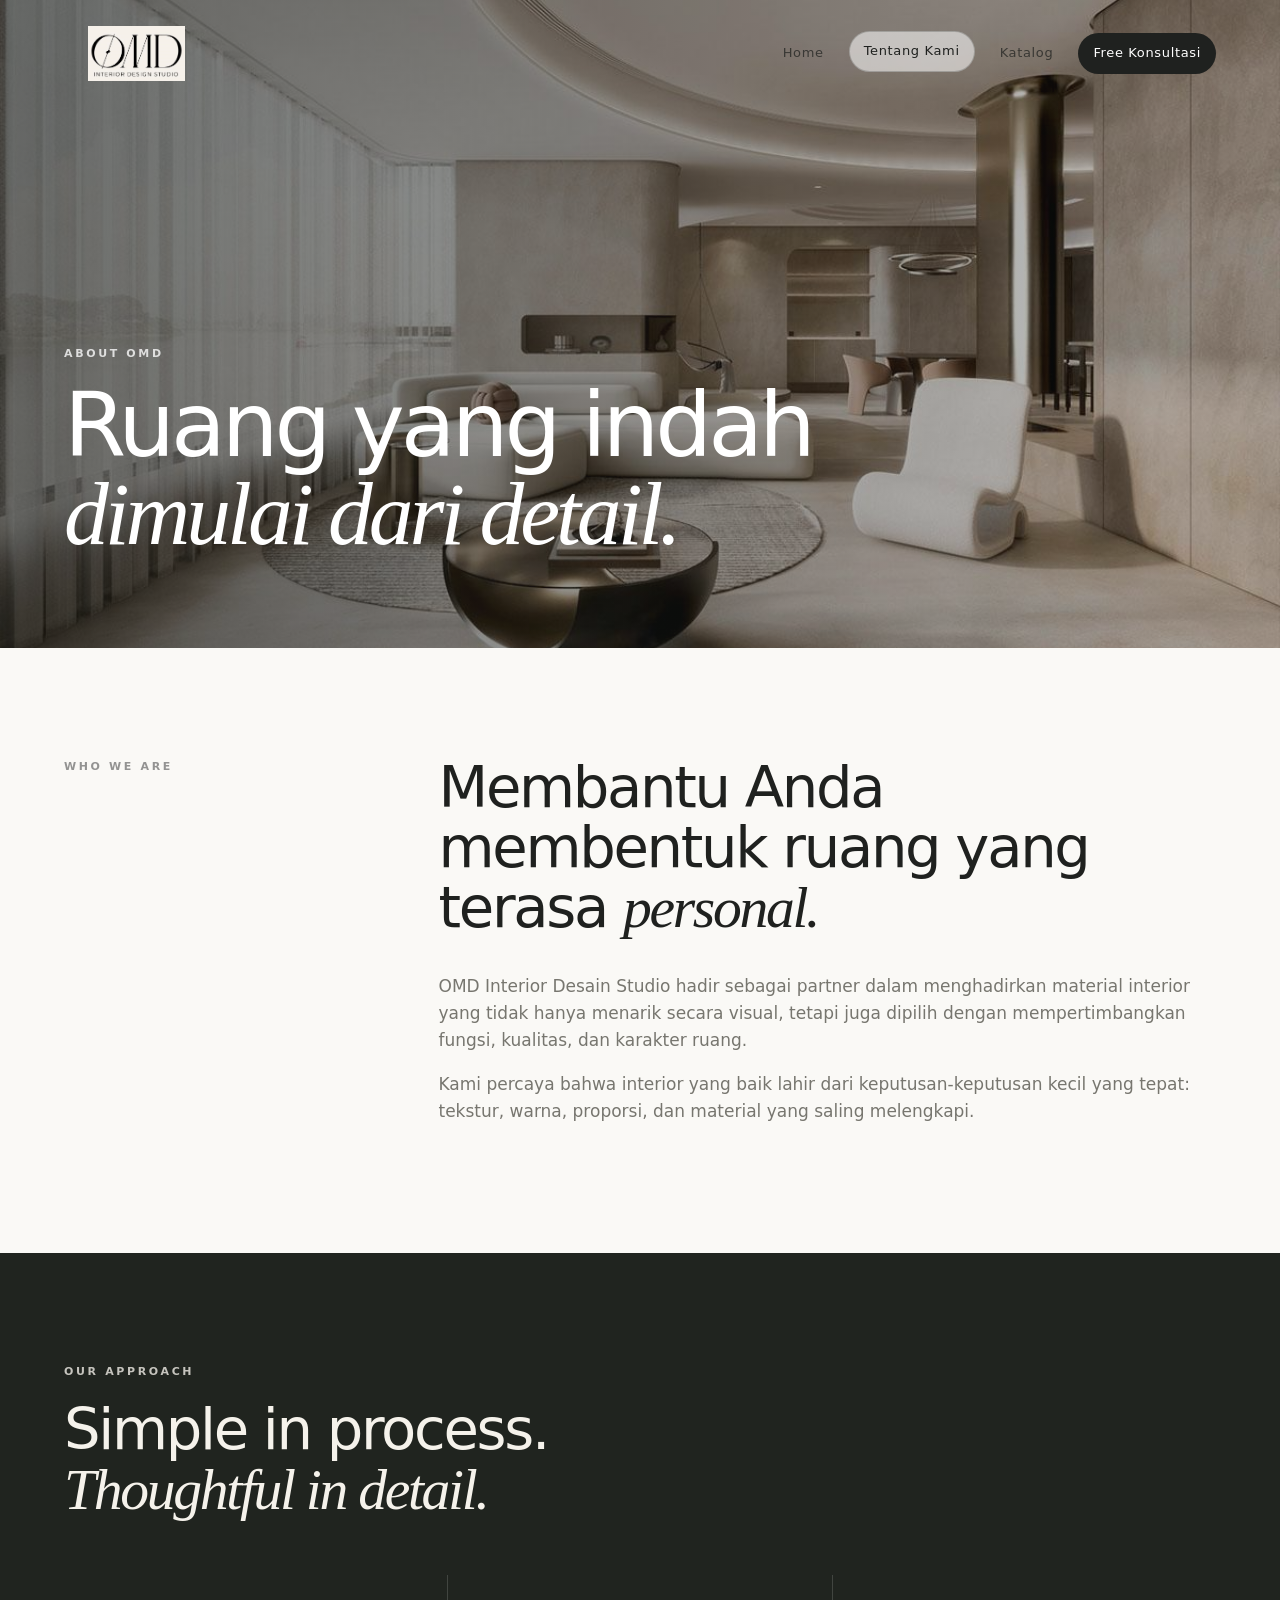
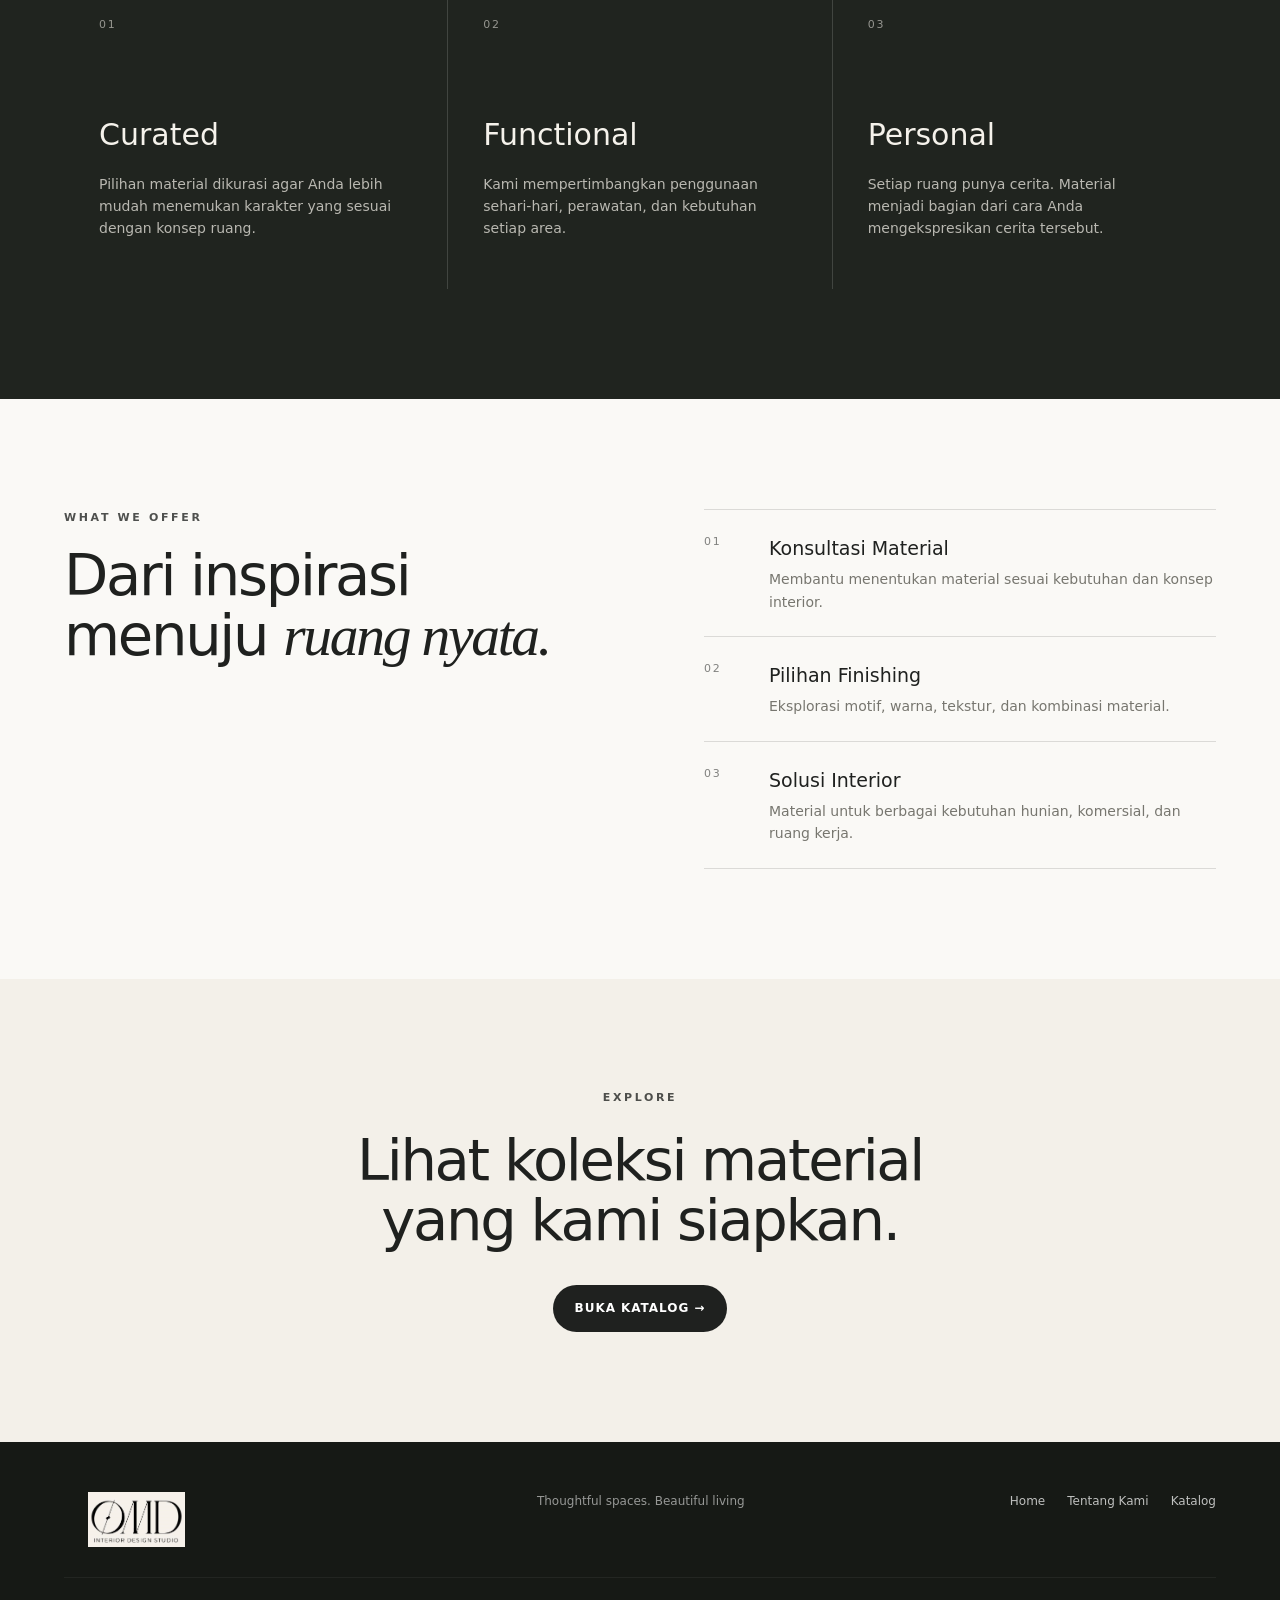
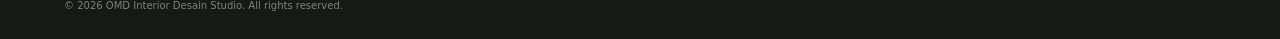
==== commit 1baf3eee: "Add section catalog design" ====
--- a/about.html
+++ b/about.html
@@ -1,84 +1,316 @@
 <!DOCTYPE html>
 <html lang="id">
+
 <head>
   <meta charset="UTF-8">
   <meta name="viewport" content="width=device-width, initial-scale=1.0">
-  <meta name="description" content="Tentang MODO INTERIORS.">
-  <title>Tentang Kami — MODO INTERIORS</title>
+
+  <meta name="description"
+    content="Tentang OMD Interior Desain Studio — partner untuk material dan solusi desain interior.">
+
+  <title>Tentang Kami — OMD Interior Desain Studio</title>
+
   <link rel="stylesheet" href="css/style.css">
 </head>
+
+
 <body>
+
   <header class="site-header">
-    <a class="brand" href="index.html">MODO <span>INTERIORS</span></a>
-    <button class="menu-toggle" aria-label="Buka menu">☰</button>
+
+    <!-- LOGO OMD -->
+    <a class="brand" href="index.html">
+      <img src="assets/logo/OMD-INTERIOR.PNG" alt="OMD Interior Desain Studio" class="brand-logo">
+    </a>
+
+    <button class="menu-toggle" aria-label="Buka menu">
+      ☰
+    </button>
+
     <nav class="main-nav">
-      <a href="index.html">Home</a>
-      <a class="active" href="about.html">Tentang Kami</a>
-      <a href="katalog.html">Katalog</a>
-      <a
-  href="https://wa.me/628999089275"
-  target="_blank"
-  rel="noopener noreferrer"
-  class="nav-cta"
->
-  Free Konsultasi
-</a>
+
+      <a href="index.html">
+        Home
+      </a>
+
+      <a class="active" href="about.html">
+        Tentang Kami
+      </a>
+
+      <a href="katalog.html">
+        Katalog
+      </a>
+
+      <a href="https://wa.me/628999089275" target="_blank" rel="noopener noreferrer" class="nav-cta">
+        Free Konsultasi
+      </a>
+
     </nav>
+
   </header>
 
+
   <main>
+
+    <!-- ABOUT HERO -->
     <section class="page-hero">
+
       <div>
-        <p class="eyebrow">ABOUT MODO</p>
-        <h1>Ruang yang indah<br><em>dimulai dari detail.</em></h1>
-      </div>
-    </section>
-
+
+        <p class="eyebrow">
+          ABOUT OMD
+        </p>
+
+        <h1>
+          Ruang yang indah<br>
+          <em>dimulai dari detail.</em>
+        </h1>
+
+      </div>
+
+    </section>
+
+
+    <!-- ABOUT STORY -->
     <section class="about-story section">
-      <div class="about-label"><p class="eyebrow">WHO WE ARE</p></div>
+
+      <div class="about-label">
+
+        <p class="eyebrow">
+          WHO WE ARE
+        </p>
+
+      </div>
+
       <div class="about-text">
-        <h2>Membantu Anda membentuk ruang yang terasa <em>personal.</em></h2>
-        <p>MODO INTERIORS hadir sebagai partner dalam menghadirkan material interior yang tidak hanya menarik secara visual, tetapi juga dipilih dengan mempertimbangkan fungsi, kualitas, dan karakter ruang.</p>
-        <p>Kami percaya bahwa interior yang baik lahir dari keputusan-keputusan kecil yang tepat: tekstur, warna, proporsi, dan material yang saling melengkapi.</p>
-      </div>
-    </section>
-
+
+        <h2>
+          Membantu Anda membentuk ruang yang terasa
+          <em>personal.</em>
+        </h2>
+
+        <p>
+          OMD Interior Desain Studio hadir sebagai partner
+          dalam menghadirkan material interior yang tidak hanya
+          menarik secara visual, tetapi juga dipilih dengan
+          mempertimbangkan fungsi, kualitas, dan karakter ruang.
+        </p>
+
+        <p>
+          Kami percaya bahwa interior yang baik lahir dari
+          keputusan-keputusan kecil yang tepat: tekstur, warna,
+          proporsi, dan material yang saling melengkapi.
+        </p>
+
+      </div>
+
+    </section>
+
+
+    <!-- VALUES -->
     <section class="values section section-dark">
+
       <div class="section-heading">
-        <div><p class="eyebrow">OUR APPROACH</p><h2>Simple in process.<br><em>Thoughtful in detail.</em></h2></div>
-      </div>
+
+        <div>
+
+          <p class="eyebrow">
+            OUR APPROACH
+          </p>
+
+          <h2>
+            Simple in process.<br>
+            <em>Thoughtful in detail.</em>
+          </h2>
+
+        </div>
+
+      </div>
+
+
       <div class="value-grid">
-        <article><span>01</span><h3>Curated</h3><p>Pilihan material dikurasi agar Anda lebih mudah menemukan karakter yang sesuai dengan konsep ruang.</p></article>
-        <article><span>02</span><h3>Functional</h3><p>Kami mempertimbangkan penggunaan sehari-hari, perawatan, dan kebutuhan setiap area.</p></article>
-        <article><span>03</span><h3>Personal</h3><p>Setiap ruang punya cerita. Material menjadi bagian dari cara Anda mengekspresikan cerita tersebut.</p></article>
-      </div>
-    </section>
-
+
+        <article>
+
+          <span>01</span>
+
+          <h3>
+            Curated
+          </h3>
+
+          <p>
+            Pilihan material dikurasi agar Anda lebih mudah
+            menemukan karakter yang sesuai dengan konsep ruang.
+          </p>
+
+        </article>
+
+
+        <article>
+
+          <span>02</span>
+
+          <h3>
+            Functional
+          </h3>
+
+          <p>
+            Kami mempertimbangkan penggunaan sehari-hari,
+            perawatan, dan kebutuhan setiap area.
+          </p>
+
+        </article>
+
+
+        <article>
+
+          <span>03</span>
+
+          <h3>
+            Personal
+          </h3>
+
+          <p>
+            Setiap ruang punya cerita. Material menjadi bagian
+            dari cara Anda mengekspresikan cerita tersebut.
+          </p>
+
+        </article>
+
+      </div>
+
+    </section>
+
+
+    <!-- SERVICES -->
     <section class="about-services section">
+
       <div>
-        <p class="eyebrow">WHAT WE OFFER</p>
-        <h2>Dari inspirasi<br>menuju <em>ruang nyata.</em></h2>
-      </div>
+
+        <p class="eyebrow">
+          WHAT WE OFFER
+        </p>
+
+        <h2>
+          Dari inspirasi<br>
+          menuju <em>ruang nyata.</em>
+        </h2>
+
+      </div>
+
+
       <div class="service-list">
-        <div><span>01</span><strong>Konsultasi Material</strong><p>Membantu menentukan material sesuai kebutuhan dan konsep interior.</p></div>
-        <div><span>02</span><strong>Pilihan Finishing</strong><p>Eksplorasi motif, warna, tekstur, dan kombinasi material.</p></div>
-        <div><span>03</span><strong>Solusi Interior</strong><p>Material untuk berbagai kebutuhan hunian, komersial, dan ruang kerja.</p></div>
-      </div>
-    </section>
-
+
+        <div>
+
+          <span>01</span>
+
+          <strong>
+            Konsultasi Material
+          </strong>
+
+          <p>
+            Membantu menentukan material sesuai kebutuhan
+            dan konsep interior.
+          </p>
+
+        </div>
+
+
+        <div>
+
+          <span>02</span>
+
+          <strong>
+            Pilihan Finishing
+          </strong>
+
+          <p>
+            Eksplorasi motif, warna, tekstur, dan kombinasi material.
+          </p>
+
+        </div>
+
+
+        <div>
+
+          <span>03</span>
+
+          <strong>
+            Solusi Interior
+          </strong>
+
+          <p>
+            Material untuk berbagai kebutuhan hunian,
+            komersial, dan ruang kerja.
+          </p>
+
+        </div>
+
+      </div>
+
+    </section>
+
+
+    <!-- CTA -->
     <section class="cta section">
-      <p class="eyebrow">EXPLORE</p>
-      <h2>Lihat koleksi material<br>yang kami siapkan.</h2>
-      <a class="btn btn-dark" href="katalog.html">Buka Katalog →</a>
-    </section>
+
+      <p class="eyebrow">
+        EXPLORE
+      </p>
+
+      <h2>
+        Lihat koleksi material<br>
+        yang kami siapkan.
+      </h2>
+
+      <a class="btn btn-dark" href="katalog.html">
+        Buka Katalog →
+      </a>
+
+    </section>
+
   </main>
 
+
+  <!-- FOOTER -->
   <footer class="footer">
-    <div class="footer-brand">MODO <span>INTERIORS</span></div>
-    <div class="footer-copy">Thoughtful spaces. Beautiful living</div>
-    <div class="footer-nav"><a href="index.html">Home</a><a href="about.html">Tentang Kami</a><a href="katalog.html">Katalog</a></div>
-    <div class="footer-bottom">© 2026 MODO INTERIORS. All rights reserved.</div>
+
+    <div class="footer-brand">
+
+      <img src="assets/logo/OMD-INTERIOR.PNG" alt="OMD Interior Desain Studio" class="footer-logo">
+
+    </div>
+
+    <div class="footer-copy">
+      Thoughtful spaces. Beautiful living
+    </div>
+
+    <div class="footer-nav">
+
+      <a href="index.html">
+        Home
+      </a>
+
+      <a href="about.html">
+        Tentang Kami
+      </a>
+
+      <a href="katalog.html">
+        Katalog
+      </a>
+
+    </div>
+
+    <div class="footer-bottom">
+      © 2026 OMD Interior Desain Studio. All rights reserved.
+    </div>
+
   </footer>
+
+
   <script src="js/main.js"></script>
+
 </body>
+
 </html>
--- a/css/style.css
+++ b/css/style.css
@@ -1,17 +1,14 @@
-:root{
-
-  --ink:#1f211f;
-  --muted:#77766f;
-  --cream:#f3f0e9;
-  --paper:#faf9f6;
-  --dark:#20241f;
-  --line:rgba(31,33,31,.14);
-  --accent:#a98557;
-
-  --serif:Georgia,"Times New Roman",serif;
-
-  --sans:Inter,ui-sans-serif,system-ui,-apple-system,BlinkMacSystemFont,"Segoe UI",sans-serif;
-
+:root {
+  --ink: #1f211f;
+  --muted: #77766f;
+  --cream: #f3f0e9;
+  --paper: #faf9f6;
+  --dark: #20241f;
+  --line: rgba(31, 33, 31, .14);
+  --accent: #a98557;
+
+  --serif: Georgia, "Times New Roman", serif;
+  --sans: Inter, ui-sans-serif, system-ui, -apple-system, BlinkMacSystemFont, "Segoe UI", sans-serif;
 }
 
 
@@ -19,29 +16,29 @@
    RESET
 ========================================= */
 
-*{
-  box-sizing:border-box;
-}
-
-html{
-  scroll-behavior:smooth;
-}
-
-body{
-  margin:0;
-  background:var(--paper);
-  color:var(--ink);
-  font-family:var(--sans);
-  line-height:1.6;
-}
-
-a{
-  color:inherit;
-  text-decoration:none;
-}
-
-button{
-  font:inherit;
+* {
+  box-sizing: border-box;
+}
+
+html {
+  scroll-behavior: smooth;
+}
+
+body {
+  margin: 0;
+  background: var(--paper);
+  color: var(--ink);
+  font-family: var(--sans);
+  line-height: 1.6;
+}
+
+a {
+  color: inherit;
+  text-decoration: none;
+}
+
+button {
+  font: inherit;
 }
 
 
@@ -49,82 +46,69 @@
    NAVBAR
 ========================================= */
 
-.site-header{
-
-  position:absolute;
-  z-index:20;
-
-  top:0;
-  left:0;
-
-  width:100%;
-
-  display:flex;
-  align-items:center;
-  justify-content:space-between;
-
-  padding:26px 5vw;
-
-  color:var(--ink);
+.site-header {
+  position: absolute;
+  z-index: 20;
+  top: 0;
+  left: 0;
+  width: 100%;
+
+  display: flex;
+  align-items: center;
+  justify-content: space-between;
+
+  padding: 26px 5vw;
+
+  color: var(--ink);
 }
 
 
 /* LOGO */
 
-.brand{
-
-  font-size:18px;
-  font-weight:800;
-  letter-spacing:.18em;
-
-  color:var(--ink);
-
-  transition:opacity .3s ease;
-}
-
-.brand span{
-
-  font-weight:400;
-  color:var(--ink);
-}
-
-.brand:hover{
-  opacity:.7;
+.brand {
+  font-size: 18px;
+  font-weight: 800;
+  letter-spacing: .18em;
+  color: var(--ink);
+
+  transition: opacity .3s ease;
+}
+
+.brand span {
+  font-weight: 400;
+  color: var(--ink);
+}
+
+.brand:hover {
+  opacity: .7;
 }
 
 
 /* MAIN NAV */
 
-.main-nav{
-
-  display:flex;
-
-  gap:10px;
-
-  align-items:center;
-
-  font-size:13px;
-  letter-spacing:.05em;
-}
-
-.main-nav a{
-
-  position:relative;
-
-  display:inline-flex;
-
-  align-items:center;
-  justify-content:center;
-
-  padding:9px 14px;
-
-  color:var(--ink);
-
-  opacity:.72;
-
-  border:1px solid transparent;
-
-  border-radius:100px;
+.main-nav {
+  display: flex;
+  gap: 10px;
+  align-items: center;
+
+  font-size: 13px;
+  letter-spacing: .05em;
+}
+
+.main-nav a {
+  position: relative;
+
+  display: inline-flex;
+  align-items: center;
+  justify-content: center;
+
+  padding: 9px 14px;
+
+  color: var(--ink);
+  opacity: .72;
+
+  border: 1px solid transparent;
+  border-radius: 100px;
 
   transition:
     color .3s ease,
@@ -135,40 +119,33 @@
 }
 
 .main-nav a:hover,
-.main-nav a.active{
-
-  color:var(--ink);
-
-  opacity:1;
-
-  border-color:rgba(31,33,31,.22);
-
-  background:rgba(255,255,255,.55);
-
-  transform:translateY(-2px);
+.main-nav a.active {
+  color: var(--ink);
+  opacity: 1;
+
+  border-color: rgba(31, 33, 31, .22);
+  background: rgba(255, 255, 255, .55);
+
+  transform: translateY(-2px);
 }
 
 
 /* NAVBAR CTA */
 
-.nav-cta{
-
-  display:inline-flex;
-
-  align-items:center;
-  justify-content:center;
-
-  padding:10px 17px;
-
-  border:1px solid var(--ink);
-
-  border-radius:100px;
-
-  background:var(--ink);
-
-  color:#fff !important;
-
-  opacity:1 !important;
+.nav-cta {
+  display: inline-flex;
+  align-items: center;
+  justify-content: center;
+
+  padding: 10px 17px;
+
+  border: 1px solid var(--ink);
+  border-radius: 100px;
+
+  background: var(--ink);
+  color: #fff !important;
+
+  opacity: 1 !important;
 
   transition:
     background .3s ease,
@@ -177,16 +154,13 @@
     box-shadow .3s ease;
 }
 
-.nav-cta:hover{
-
-  background:transparent;
-
-  color:var(--ink) !important;
-
-  transform:translateY(-2px);
-
-  box-shadow:
-    0 8px 20px rgba(31,33,31,.08);
+.nav-cta:hover {
+  background: transparent;
+  color: var(--ink) !important;
+
+  transform: translateY(-2px);
+
+  box-shadow: 0 8px 20px rgba(31, 33, 31, .08);
 }
 
 
@@ -195,45 +169,37 @@
    Navbar di atas foto menggunakan warna putih
 ========================================= */
 
-.home-page .site-header{
-  color:#fff;
+.home-page .site-header {
+  color: #fff;
 }
 
 .home-page .brand,
-.home-page .brand span{
-  color:#fff;
-}
-
-.home-page .main-nav a{
-  color:#fff;
+.home-page .brand span {
+  color: #fff;
+}
+
+.home-page .main-nav a {
+  color: #fff;
 }
 
 .home-page .main-nav a:hover,
-.home-page .main-nav a.active{
-
-  color:#fff;
-
-  border-color:rgba(255,255,255,.45);
-
-  background:rgba(255,255,255,.12);
-}
-
-.home-page .nav-cta{
-
-  border-color:#fff;
-
-  background:#fff;
-
-  color:var(--ink) !important;
-}
-
-.home-page .nav-cta:hover{
-
-  background:transparent;
-
-  color:#fff !important;
-
-  box-shadow:none;
+.home-page .main-nav a.active {
+  color: #fff;
+
+  border-color: rgba(255, 255, 255, .45);
+  background: rgba(255, 255, 255, .12);
+}
+
+.home-page .nav-cta {
+  border-color: #fff;
+  background: #fff;
+  color: var(--ink) !important;
+}
+
+.home-page .nav-cta:hover {
+  background: transparent;
+  color: #fff !important;
+  box-shadow: none;
 }
 
 
@@ -241,23 +207,20 @@
    MOBILE MENU BUTTON
 ========================================= */
 
-.menu-toggle{
-
-  display:none;
-
-  background:none;
-
-  border:0;
-
-  color:var(--ink);
-
-  font-size:25px;
-
-  cursor:pointer;
-}
-
-.home-page .menu-toggle{
-  color:#fff;
+.menu-toggle {
+  display: none;
+
+  background: none;
+  border: 0;
+
+  color: var(--ink);
+  font-size: 25px;
+
+  cursor: pointer;
+}
+
+.home-page .menu-toggle {
+  color: #fff;
 }
 
 
@@ -265,140 +228,105 @@
    HERO HOME
 ========================================= */
 
-.hero{
-
-  min-height:100vh;
-
-  position:relative;
-
-  display:flex;
-
-  align-items:flex-end;
-
-  overflow:hidden;
-
-  color:#fff;
+.hero {
+  min-height: 100vh;
+
+  position: relative;
+
+  display: flex;
+  align-items: flex-end;
+
+  overflow: hidden;
+
+  color: #fff;
 
   background:
-
-    linear-gradient(
-      90deg,
-      rgba(22,25,22,.72),
-      rgba(22,25,22,.25) 60%,
-      rgba(22,25,22,.38)
-    ),
-
+    linear-gradient(90deg,
+      rgba(22, 25, 22, .72),
+      rgba(22, 25, 22, .25) 60%,
+      rgba(22, 25, 22, .38)),
     url("../assets/hero-room.jpg") center/cover,
-
-    linear-gradient(
-      135deg,
-      #756b5d,
-      #252823
-    );
-}
-
-.hero-overlay{
-
-  position:absolute;
-
-  inset:0;
+    linear-gradient(135deg, #756b5d, #252823);
+}
+
+.hero-overlay {
+  position: absolute;
+  inset: 0;
 
   background:
-
-    linear-gradient(
-      0deg,
-      rgba(10,12,10,.55),
-      transparent 55%
-    );
-}
-
-.hero-content{
-
-  position:relative;
-
-  z-index:1;
-
-  padding:0 5vw 10vh;
-
-  max-width:900px;
-}
-
-.eyebrow{
-
-  font-size:11px;
-
-  letter-spacing:.24em;
-
-  font-weight:700;
-
-  margin:0 0 20px;
-
-  opacity:.78;
+    linear-gradient(0deg,
+      rgba(10, 12, 10, .55),
+      transparent 55%);
+}
+
+.hero-content {
+  position: relative;
+  z-index: 1;
+
+  padding: 0 5vw 10vh;
+
+  max-width: 900px;
+}
+
+.eyebrow {
+  font-size: 11px;
+  letter-spacing: .24em;
+  font-weight: 700;
+
+  margin: 0 0 20px;
+
+  opacity: .78;
 }
 
 .hero h1,
 .page-hero h1,
-.catalog-header h1{
-
-  font-size:clamp(48px,7vw,92px);
-
-  line-height:.98;
-
-  letter-spacing:-.045em;
-
-  margin:0;
-
-  font-weight:500;
+.catalog-header h1 {
+  font-size: clamp(48px, 7vw, 92px);
+
+  line-height: .98;
+  letter-spacing: -.045em;
+
+  margin: 0;
+
+  font-weight: 500;
 }
 
 h1 em,
-h2 em{
-
-  font-family:var(--serif);
-
-  font-weight:400;
-}
-
-.hero-subtitle{
-
-  font-size:15px;
-
-  letter-spacing:.14em;
-
-  margin:24px 0 30px;
-
-  opacity:.88;
-}
-
-.hero-actions{
-
-  display:flex;
-
-  gap:26px;
-
-  align-items:center;
-}
-
-.hero-scroll{
-
-  position:absolute;
-
-  right:5vw;
-
-  bottom:45px;
-
-  font-size:10px;
-
-  letter-spacing:.2em;
-
-  opacity:.7;
-}
-
-.hero-scroll span{
-
-  font-size:17px;
-
-  margin-left:7px;
+h2 em {
+  font-family: var(--serif);
+  font-weight: 400;
+}
+
+.hero-subtitle {
+  font-size: 15px;
+  letter-spacing: .14em;
+
+  margin: 24px 0 30px;
+
+  opacity: .88;
+}
+
+.hero-actions {
+  display: flex;
+  gap: 26px;
+  align-items: center;
+}
+
+.hero-scroll {
+  position: absolute;
+
+  right: 5vw;
+  bottom: 45px;
+
+  font-size: 10px;
+  letter-spacing: .2em;
+
+  opacity: .7;
+}
+
+.hero-scroll span {
+  font-size: 17px;
+  margin-left: 7px;
 }
 
 
@@ -406,26 +334,21 @@
    BUTTONS
 ========================================= */
 
-.btn{
-
-  display:inline-flex;
-
-  align-items:center;
-  justify-content:center;
-
-  padding:13px 21px;
-
-  border-radius:100px;
-
-  border:1px solid transparent;
-
-  font-size:12px;
-
-  font-weight:700;
-
-  letter-spacing:.08em;
-
-  text-transform:uppercase;
+.btn {
+  display: inline-flex;
+  align-items: center;
+  justify-content: center;
+
+  padding: 13px 21px;
+
+  border-radius: 100px;
+  border: 1px solid transparent;
+
+  font-size: 12px;
+  font-weight: 700;
+  letter-spacing: .08em;
+
+  text-transform: uppercase;
 
   transition:
     transform .3s ease,
@@ -434,44 +357,35 @@
     border-color .3s ease;
 }
 
-.btn:hover{
-  transform:translateY(-2px);
-}
-
-.btn-light{
-
-  background:#fff;
-
-  color:var(--ink);
-}
-
-.btn-dark{
-
-  background:var(--ink);
-
-  color:#fff;
-}
-
-.text-link{
-
-  font-size:12px;
-
-  font-weight:700;
-
-  letter-spacing:.08em;
-
-  text-transform:uppercase;
-
-  border-bottom:1px solid var(--ink);
-
-  padding-bottom:5px;
-}
-
-.text-link.light{
-
-  color:#fff;
-
-  border-color:rgba(255,255,255,.55);
+.btn:hover {
+  transform: translateY(-2px);
+}
+
+.btn-light {
+  background: #fff;
+  color: var(--ink);
+}
+
+.btn-dark {
+  background: var(--ink);
+  color: #fff;
+}
+
+.text-link {
+  font-size: 12px;
+  font-weight: 700;
+  letter-spacing: .08em;
+
+  text-transform: uppercase;
+
+  border-bottom: 1px solid var(--ink);
+
+  padding-bottom: 5px;
+}
+
+.text-link.light {
+  color: #fff;
+  border-color: rgba(255, 255, 255, .55);
 }
 
 
@@ -479,9 +393,8 @@
    GENERAL SECTION
 ========================================= */
 
-.section{
-
-  padding:110px 5vw;
+.section {
+  padding: 110px 5vw;
 }
 
 
@@ -489,15 +402,13 @@
    INTRO
 ========================================= */
 
-.intro{
-
-  display:grid;
-
-  grid-template-columns:1.2fr .8fr;
-
-  gap:10vw;
-
-  align-items:end;
+.intro {
+  display: grid;
+  grid-template-columns: 1.2fr .8fr;
+
+  gap: 10vw;
+
+  align-items: end;
 }
 
 .intro h2,
@@ -505,38 +416,30 @@
 .statement p,
 .about-text h2,
 .about-services h2,
-.cta h2{
-
-  font-size:clamp(38px,4.5vw,64px);
-
-  line-height:1.04;
-
-  letter-spacing:-.04em;
-
-  font-weight:500;
-
-  margin:0;
-}
-
-.intro h2 span{
-
-  font-family:var(--serif);
-
-  font-weight:400;
-}
-
-.intro-copy{
-
-  max-width:480px;
-
-  color:var(--muted);
-}
-
-.intro-copy p{
-
-  font-size:16px;
-
-  margin:0 0 26px;
+.cta h2 {
+  font-size: clamp(38px, 4.5vw, 64px);
+
+  line-height: 1.04;
+  letter-spacing: -.04em;
+
+  font-weight: 500;
+
+  margin: 0;
+}
+
+.intro h2 span {
+  font-family: var(--serif);
+  font-weight: 400;
+}
+
+.intro-copy {
+  max-width: 480px;
+  color: var(--muted);
+}
+
+.intro-copy p {
+  font-size: 16px;
+  margin: 0 0 26px;
 }
 
 
@@ -544,24 +447,21 @@
    DARK SECTION
 ========================================= */
 
-.section-dark{
-
-  background:var(--dark);
-
-  color:#f5f2eb;
-}
-
-.section-heading{
-
-  display:flex;
-
-  justify-content:space-between;
-
-  gap:30px;
-
-  align-items:end;
-
-  margin-bottom:55px;
+.section-dark {
+  background: var(--dark);
+  color: #f5f2eb;
+}
+
+.section-heading {
+  display: flex;
+
+  justify-content: space-between;
+
+  gap: 30px;
+
+  align-items: end;
+
+  margin-bottom: 55px;
 }
 
 
@@ -569,40 +469,37 @@
    MATERIAL GRID
 ========================================= */
 
-.material-grid{
-
-  display:grid;
-
-  grid-template-columns:repeat(4,1fr);
-
-  gap:1px;
-
-  background:rgba(255,255,255,.16);
-}
-
-.material-tile{
-
-  position:relative;
-
-  min-height:310px;
-
-  padding:28px;
-
-  display:flex;
-
-  flex-direction:column;
-
-  justify-content:space-between;
-
-  overflow:hidden;
-
-  color:#fff;
-
-  background-color:#333;
-
-  background-size:cover;
-
-  background-position:center;
+.material-grid {
+  display: grid;
+
+  grid-template-columns: repeat(4, 1fr);
+
+  gap: 1px;
+
+  background: rgba(255, 255, 255, .16);
+}
+
+
+/* MATERIAL TILE */
+
+.material-tile {
+  position: relative;
+
+  min-height: 310px;
+
+  padding: 28px;
+
+  display: flex;
+  flex-direction: column;
+  justify-content: space-between;
+
+  overflow: hidden;
+
+  color: #fff;
+
+  background-color: #333;
+  background-size: cover;
+  background-position: center;
 
   transition:
     transform .35s ease,
@@ -612,55 +509,35 @@
 
 /* MATERIAL IMAGE BACKGROUND */
 
-.material-tile:nth-child(1){
-
+.material-tile:nth-child(1) {
   background-image:
-
-    linear-gradient(
-      to top,
-      rgba(0,0,0,.78),
-      rgba(0,0,0,.15)
-    ),
-
+    linear-gradient(to top,
+      rgba(0, 0, 0, .78),
+      rgba(0, 0, 0, .15)),
     url("/assets/hpl/hpl.png");
 }
 
-.material-tile:nth-child(2){
-
+.material-tile:nth-child(2) {
   background-image:
-
-    linear-gradient(
-      to top,
-      rgba(0,0,0,.78),
-      rgba(0,0,0,.15)
-    ),
-
+    linear-gradient(to top,
+      rgba(0, 0, 0, .78),
+      rgba(0, 0, 0, .15)),
     url("/assets/lantai-spc/lantai-spc.png");
 }
 
-.material-tile:nth-child(3){
-
+.material-tile:nth-child(3) {
   background-image:
-
-    linear-gradient(
-      to top,
-      rgba(0,0,0,.78),
-      rgba(0,0,0,.15)
-    ),
-
+    linear-gradient(to top,
+      rgba(0, 0, 0, .78),
+      rgba(0, 0, 0, .15)),
     url("/assets/wallpanel/wallpanel.png");
 }
 
-.material-tile:nth-child(4){
-
+.material-tile:nth-child(4) {
   background-image:
-
-    linear-gradient(
-      to top,
-      rgba(0,0,0,.78),
-      rgba(0,0,0,.15)
-    ),
-
+    linear-gradient(to top,
+      rgba(0, 0, 0, .78),
+      rgba(0, 0, 0, .15)),
     url("/assets/vinyl-flooring/vinyl-flooring.png");
 }
 
@@ -669,41 +546,44 @@
 
 .material-tile span,
 .material-tile h3,
-.material-tile p{
-
-  position:relative;
-
-  z-index:2;
-}
-
-.material-tile h3{
-
-  font-size:29px;
-
-  margin:0 0 9px;
-
-  font-weight:500;
-
-  color:#fff;
-}
-
-.material-tile p{
-
-  font-size:13px;
-
-  color:rgba(255,255,255,.82);
-
-  margin:0;
-
-  max-width:230px;
-}
-
-.material-tile:hover{
-
-  transform:translateY(-5px);
+.material-tile p {
+  position: relative;
+  z-index: 2;
+}
+
+.material-tile span {
+  font-size: 11px;
+  letter-spacing: .16em;
+  opacity: .7;
+}
+
+.material-tile h3 {
+  color: #fff;
+
+  font-size: 29px;
+  font-weight: 500;
+
+  margin: 0 0 9px;
+}
+
+.material-tile p {
+  color: rgba(255, 255, 255, .82);
+
+  font-size: 13px;
+
+  margin: 0;
+
+  max-width: 230px;
+}
+
+
+/* MATERIAL HOVER */
+
+.material-tile:hover {
+  transform: translateY(-5px);
 
   box-shadow:
-    0 18px 40px rgba(0,0,0,.18);
+    0 18px 40px rgba(0, 0, 0, .18);
 }
 
 
@@ -711,39 +591,32 @@
    STATEMENT
 ========================================= */
 
-.statement{
-
-  display:grid;
-
-  grid-template-columns:120px 1fr;
-
-  gap:60px;
-
-  align-items:center;
-}
-
-.statement-mark{
-
-  width:82px;
-
-  height:82px;
-
-  border:1px solid var(--line);
-
-  border-radius:50%;
-
-  display:grid;
-
-  place-items:center;
-
-  font-family:var(--serif);
-
-  font-size:34px;
-}
-
-.statement p{
-
-  max-width:950px;
+.statement {
+  display: grid;
+
+  grid-template-columns: 120px 1fr;
+
+  gap: 60px;
+
+  align-items: center;
+}
+
+.statement-mark {
+  width: 82px;
+  height: 82px;
+
+  border: 1px solid var(--line);
+  border-radius: 50%;
+
+  display: grid;
+  place-items: center;
+
+  font-family: var(--serif);
+  font-size: 34px;
+}
+
+.statement p {
+  max-width: 950px;
 }
 
 
@@ -751,21 +624,17 @@
    CTA SECTION
 ========================================= */
 
-.cta{
-
-  text-align:center;
-
-  background:var(--cream);
-}
-
-.cta .eyebrow{
-
-  margin-bottom:25px;
-}
-
-.cta .btn{
-
-  margin-top:34px;
+.cta {
+  text-align: center;
+  background: var(--cream);
+}
+
+.cta .eyebrow {
+  margin-bottom: 25px;
+}
+
+.cta .btn {
+  margin-top: 34px;
 }
 
 
@@ -773,80 +642,67 @@
    FOOTER
 ========================================= */
 
-.footer{
-
-  background:#161915;
-
-  color:#fff;
-
-  padding:50px 5vw 25px;
-
-  display:grid;
-
-  grid-template-columns:1fr 1fr auto;
-
-  gap:30px;
-
-  align-items:start;
-}
-
-.footer-brand{
-
-  font-size:18px;
-
-  font-weight:800;
-
-  letter-spacing:.16em;
-
-  color:#fff;
-}
-
-.footer-brand span{
-
-  font-weight:400;
-
-  color:#fff;
-}
-
-.footer-copy{
-
-  font-size:12px;
-
-  opacity:.55;
-}
-
-.footer-nav{
-
-  display:flex;
-
-  gap:22px;
-
-  font-size:12px;
-
-  opacity:.72;
-}
-
-.footer-nav a{
-
-  transition:opacity .25s ease;
-}
-
-.footer-nav a:hover{
-
-  opacity:1;
-}
-
-.footer-bottom{
-
-  grid-column:1/-1;
-
-  border-top:1px solid rgba(255,255,255,.12);
-
-  padding-top:20px;
-
-  font-size:10px;
-
-  opacity:.45;
+.footer {
+  background: #161915;
+  color: #fff;
+
+  padding: 50px 5vw 25px;
+
+  display: grid;
+
+  grid-template-columns: 1fr 1fr auto;
+
+  gap: 30px;
+
+  align-items: start;
+}
+
+.footer-brand {
+  font-size: 18px;
+  font-weight: 800;
+  letter-spacing: .16em;
+
+  color: #fff;
+}
+
+.footer-brand span {
+  font-weight: 400;
+  color: #fff;
+}
+
+.footer-copy {
+  font-size: 12px;
+  opacity: .55;
+}
+
+.footer-nav {
+  display: flex;
+
+  gap: 22px;
+
+  font-size: 12px;
+
+  opacity: .72;
+}
+
+.footer-nav a {
+  transition: opacity .25s ease;
+}
+
+.footer-nav a:hover {
+  opacity: 1;
+}
+
+.footer-bottom {
+  grid-column: 1/-1;
+
+  border-top: 1px solid rgba(255, 255, 255, .12);
+
+  padding-top: 20px;
+
+  font-size: 10px;
+
+  opacity: .45;
 }
 
 
@@ -854,35 +710,25 @@
    ABOUT PAGE HERO
 ========================================= */
 
-.page-hero{
-
-  min-height:72vh;
-
-  position:relative;
-
-  display:flex;
-
-  align-items:end;
-
-  padding:0 5vw 90px;
-
-  color:#fff;
+.page-hero {
+  min-height: 72vh;
+
+  position: relative;
+
+  display: flex;
+
+  align-items: flex-end;
+
+  padding: 0 5vw 90px;
+
+  color: #fff;
 
   background:
-
-    linear-gradient(
-      90deg,
-      rgba(25,28,25,.65),
-      rgba(25,28,25,.25)
-    ),
-
+    linear-gradient(90deg,
+      rgba(25, 28, 25, .65),
+      rgba(25, 28, 25, .25)),
     url("../assets/tentangkami.jpg") center/cover no-repeat,
-
-    linear-gradient(
-      135deg,
-      #242821,
-      #55584e
-    );
+    linear-gradient(135deg, #242821, #55584e);
 }
 
 
@@ -890,32 +736,28 @@
    ABOUT STORY
 ========================================= */
 
-.about-story{
-
-  display:grid;
-
-  grid-template-columns:.35fr 1fr;
-
-  gap:8vw;
-}
-
-.about-text{
-
-  max-width:850px;
-}
-
-.about-text h2{
-
-  margin-bottom:35px;
-}
-
-.about-text p{
-
-  color:var(--muted);
-
-  max-width:760px;
-
-  font-size:17px;
+.about-story {
+  display: grid;
+
+  grid-template-columns: .35fr 1fr;
+
+  gap: 8vw;
+}
+
+.about-text {
+  max-width: 850px;
+}
+
+.about-text h2 {
+  margin-bottom: 35px;
+}
+
+.about-text p {
+  color: var(--muted);
+
+  max-width: 760px;
+
+  font-size: 17px;
 }
 
 
@@ -923,42 +765,44 @@
    ABOUT VALUES
 ========================================= */
 
-.value-grid{
-
-  display:grid;
-
-  grid-template-columns:repeat(3,1fr);
-
-  gap:1px;
-
-  background:rgba(255,255,255,.15);
-}
-
-.value-grid article{
-
-  background:var(--dark);
-
-  padding:35px;
-
-  min-height:300px;
-}
-
-.value-grid h3{
-
-  font-size:30px;
-
-  font-weight:500;
-
-  margin:75px 0 12px;
-}
-
-.value-grid p{
-
-  font-size:14px;
-
-  color:#b9b8b1;
-
-  max-width:300px;
+.value-grid {
+  display: grid;
+
+  grid-template-columns: repeat(3, 1fr);
+
+  gap: 1px;
+
+  background: rgba(255, 255, 255, .15);
+}
+
+.value-grid article {
+  background: var(--dark);
+
+  padding: 35px;
+
+  min-height: 300px;
+}
+
+.value-grid span {
+  font-size: 11px;
+  letter-spacing: .16em;
+  opacity: .55;
+}
+
+.value-grid h3 {
+  font-size: 30px;
+
+  font-weight: 500;
+
+  margin: 75px 0 12px;
+}
+
+.value-grid p {
+  font-size: 14px;
+
+  color: #b9b8b1;
+
+  max-width: 300px;
 }
 
 
@@ -966,49 +810,49 @@
    ABOUT SERVICES
 ========================================= */
 
-.about-services{
-
-  display:grid;
-
-  grid-template-columns:1fr 1fr;
-
-  gap:10vw;
-}
-
-.service-list{
-
-  border-top:1px solid var(--line);
-}
-
-.service-list div{
-
-  padding:23px 0;
-
-  border-bottom:1px solid var(--line);
-
-  display:grid;
-
-  grid-template-columns:50px 1fr;
-
-  column-gap:15px;
-}
-
-.service-list strong{
-
-  font-size:19px;
-
-  font-weight:500;
-}
-
-.service-list p{
-
-  grid-column:2;
-
-  margin:5px 0 0;
-
-  color:var(--muted);
-
-  font-size:14px;
+.about-services {
+  display: grid;
+
+  grid-template-columns: 1fr 1fr;
+
+  gap: 10vw;
+}
+
+.service-list {
+  border-top: 1px solid var(--line);
+}
+
+.service-list div {
+  padding: 23px 0;
+
+  border-bottom: 1px solid var(--line);
+
+  display: grid;
+
+  grid-template-columns: 50px 1fr;
+
+  column-gap: 15px;
+}
+
+.service-list span {
+  font-size: 11px;
+  letter-spacing: .16em;
+  opacity: .55;
+}
+
+.service-list strong {
+  font-size: 19px;
+  font-weight: 500;
+}
+
+.service-list p {
+  grid-column: 2;
+
+  margin: 5px 0 0;
+
+  color: var(--muted);
+
+  font-size: 14px;
 }
 
 
@@ -1016,57 +860,52 @@
    ABOUT COMPANY INFO
 ========================================= */
 
-.about-info{
-
-  display:grid;
-
-  grid-template-columns:repeat(3,1fr);
-
-  gap:30px;
-
-  margin-top:60px;
-
-  border-top:1px solid var(--line);
-
-  padding-top:30px;
-}
-
-.about-info-item{
-
-  padding-right:30px;
-
-  border-right:1px solid var(--line);
-}
-
-.about-info-item:last-child{
-
-  border-right:none;
-}
-
-.about-label{
-
-  display:block;
-
-  margin-bottom:12px;
-
-  font-size:10px;
-
-  letter-spacing:.18em;
-
-  text-transform:uppercase;
-
-  color:#777;
-}
-
-.about-info-item p{
-
-  margin:0;
-
-  color:var(--ink);
-
-  font-size:14px;
-
-  line-height:1.7;
+.about-info {
+  display: grid;
+
+  grid-template-columns: repeat(3, 1fr);
+
+  gap: 30px;
+
+  margin-top: 60px;
+
+  border-top: 1px solid var(--line);
+
+  padding-top: 30px;
+}
+
+.about-info-item {
+  padding-right: 30px;
+
+  border-right: 1px solid var(--line);
+}
+
+.about-info-item:last-child {
+  border-right: none;
+}
+
+.about-label {
+  display: block;
+
+  margin-bottom: 12px;
+
+  font-size: 10px;
+
+  letter-spacing: .18em;
+
+  text-transform: uppercase;
+
+  color: #777;
+}
+
+.about-info-item p {
+  margin: 0;
+
+  color: var(--ink);
+
+  font-size: 14px;
+
+  line-height: 1.7;
 }
 
 
@@ -1074,29 +913,25 @@
    CATALOG HEADER
 ========================================= */
 
-.catalog-header{
-
-  padding-top:170px;
-
-  padding-bottom:80px;
-
-  background:var(--cream);
-}
-
-.catalog-lead{
-
-  max-width:540px;
-
-  margin:30px 0 0;
-
-  color:var(--muted);
-
-  font-size:16px;
-}
-
-.catalog-categories{
-
-  padding-top:50px;
+.catalog-header {
+  padding-top: 170px;
+  padding-bottom: 80px;
+
+  background: var(--cream);
+}
+
+.catalog-lead {
+  max-width: 540px;
+
+  margin: 30px 0 0;
+
+  color: var(--muted);
+
+  font-size: 16px;
+}
+
+.catalog-categories {
+  padding-top: 50px;
 }
 
 
@@ -1104,13 +939,12 @@
    CATALOG GRID
 ========================================= */
 
-.catalog-grid{
-
-  display:grid;
-
-  grid-template-columns:repeat(3,1fr);
-
-  gap:18px;
+.catalog-grid {
+  display: grid;
+
+  grid-template-columns: repeat(3, 1fr);
+
+  gap: 18px;
 }
 
 
@@ -1118,21 +952,20 @@
    CATALOG CARD
 ========================================= */
 
-.catalog-card{
-
-  position:relative;
-
-  min-height:380px;
-
-  overflow:hidden;
-
-  border:none;
-
-  color:#fff;
-
-  background:#333;
-
-  cursor:pointer;
+.catalog-card {
+  position: relative;
+
+  min-height: 380px;
+
+  overflow: hidden;
+
+  border: none;
+
+  color: #fff;
+
+  background: #333;
+
+  cursor: pointer;
 
   transition:
     transform .3s ease,
@@ -1140,53 +973,45 @@
 }
 
 .catalog-card:hover,
-.catalog-card.selected{
-
-  transform:translateY(-5px);
+.catalog-card.selected {
+  transform: translateY(-5px);
 
   box-shadow:
-    0 15px 40px rgba(31,33,31,.15);
+    0 15px 40px rgba(31, 33, 31, .15);
 }
 
 
 /* CATALOG IMAGE */
 
-.catalog-card-image{
-
-  position:absolute;
-
-  inset:0;
-
-  width:100%;
-
-  height:100%;
-
-  object-fit:cover;
-
-  transition:transform .5s ease;
-}
-
-.catalog-card:hover .catalog-card-image{
-
-  transform:scale(1.05);
+.catalog-card-image {
+  position: absolute;
+
+  inset: 0;
+
+  width: 100%;
+  height: 100%;
+
+  object-fit: cover;
+
+  transition: transform .5s ease;
+}
+
+.catalog-card:hover .catalog-card-image {
+  transform: scale(1.05);
 }
 
 
 /* CATALOG OVERLAY */
 
-.catalog-card-overlay{
-
-  position:absolute;
-
-  inset:0;
+.catalog-card-overlay {
+  position: absolute;
+
+  inset: 0;
 
   background:
-
-    linear-gradient(
-      to top,
-      rgba(0,0,0,.75),
-      rgba(0,0,0,.1) 65%
-    );
+    linear-gradient(to top,
+      rgba(0, 0, 0, .75),
+      rgba(0, 0, 0, .1) 65%);
 }
 
 
@@ -1194,86 +1019,73 @@
 
 .catalog-card .catalog-number,
 .catalog-card .catalog-card-info,
-.catalog-card .catalog-arrow{
-
-  position:relative;
-
-  z-index:2;
-}
-
-.catalog-card .catalog-number{
-
-  display:block;
-
-  padding:26px;
-
-  color:#fff;
-
-  opacity:.75;
-}
-
-.catalog-card-info{
-
-  position:absolute !important;
-
-  left:26px;
-
-  right:70px;
-
-  bottom:26px;
-
-  margin-top:auto;
-}
-
-.catalog-card h3{
-
-  color:#fff;
-
-  font-size:30px;
-
-  font-weight:500;
-
-  margin:0 0 8px;
-}
-
-.catalog-card p{
-
-  color:rgba(255,255,255,.78);
-
-  font-size:13px;
-
-  margin:0;
-
-  max-width:270px;
-}
-
-
-/* =========================================
-   CATALOG ARROW
-========================================= */
-
-.catalog-arrow{
-
-  position:absolute !important;
-
-  right:26px;
-
-  bottom:26px;
-
-  font-size:18px;
-
-  color:#fff;
-
-  z-index:3 !important;
+.catalog-card .catalog-arrow {
+  position: relative;
+  z-index: 2;
+}
+
+.catalog-card .catalog-number {
+  display: block;
+
+  padding: 26px;
+
+  color: #fff;
+
+  opacity: .75;
+}
+
+.catalog-card-info {
+  position: absolute !important;
+
+  left: 26px;
+  right: 70px;
+  bottom: 26px;
+
+  margin-top: auto;
+}
+
+.catalog-card h3 {
+  color: #fff;
+
+  font-size: 30px;
+
+  font-weight: 500;
+
+  margin: 0 0 8px;
+}
+
+.catalog-card p {
+  color: rgba(255, 255, 255, .78);
+
+  font-size: 13px;
+
+  margin: 0;
+
+  max-width: 270px;
+}
+
+
+/* CATALOG ARROW */
+
+.catalog-arrow {
+  position: absolute !important;
+
+  right: 26px;
+  bottom: 26px;
+
+  font-size: 18px;
+
+  color: #fff;
+
+  z-index: 3 !important;
 
   transition:
     transform .3s ease,
     opacity .3s ease;
 }
 
-.catalog-card:hover .catalog-arrow{
-
-  transform:translateX(5px);
+.catalog-card:hover .catalog-arrow {
+  transform: translateX(5px);
 }
 
 
@@ -1281,72 +1093,60 @@
    CATALOG DETAIL
 ========================================= */
 
-.catalog-detail{
-
-  display:none;
-}
-
-.catalog-detail.open{
-
-  display:block;
-}
-
-
-/* DETAIL TOP */
-
-.detail-top{
-
-  display:flex;
-
-  justify-content:space-between;
-
-  gap:30px;
-
-  align-items:start;
-
-  margin-bottom:45px;
-}
-
-.detail-top h2{
-
-  font-size:clamp(40px,5vw,70px);
-
-  line-height:1;
-
-  margin:0 0 15px;
-
-  font-weight:500;
-}
-
-.detail-top p{
-
-  color:#b9b8b1;
-
-  max-width:600px;
-}
-
-
-/* =========================================
-   CLOSE BUTTON
-========================================= */
-
-.detail-close{
-
-  border:1px solid rgba(255,255,255,.25);
-
-  background:none;
-
-  color:#fff;
-
-  width:42px;
-
-  height:42px;
-
-  border-radius:50%;
-
-  font-size:25px;
-
-  cursor:pointer;
+.catalog-detail {
+  display: none;
+}
+
+.catalog-detail.open {
+  display: block;
+}
+
+.detail-top {
+  display: flex;
+
+  justify-content: space-between;
+
+  gap: 30px;
+
+  align-items: flex-start;
+
+  margin-bottom: 45px;
+}
+
+.detail-top h2 {
+  font-size: clamp(40px, 5vw, 70px);
+
+  line-height: 1;
+
+  margin: 0 0 15px;
+
+  font-weight: 500;
+}
+
+.detail-top p {
+  color: #b9b8b1;
+
+  max-width: 600px;
+}
+
+
+/* CLOSE BUTTON */
+
+.detail-close {
+  border: 1px solid rgba(255, 255, 255, .25);
+
+  background: none;
+
+  color: #fff;
+
+  width: 42px;
+  height: 42px;
+
+  border-radius: 50%;
+
+  font-size: 25px;
+
+  cursor: pointer;
 
   transition:
     background .3s ease,
@@ -1354,13 +1154,12 @@
     transform .3s ease;
 }
 
-.detail-close:hover{
-
-  background:rgba(255,255,255,.08);
-
-  border-color:rgba(255,255,255,.5);
-
-  transform:rotate(90deg);
+.detail-close:hover {
+  background: rgba(255, 255, 255, .08);
+
+  border-color: rgba(255, 255, 255, .5);
+
+  transform: rotate(90deg);
 }
 
 
@@ -1368,150 +1167,75 @@
    DETAIL CONTENT
 ========================================= */
 
-.detail-content{
-
-  display:grid;
-
-  grid-template-columns:1fr 1fr;
-
-  gap:25px;
-}
-
-
-/* =========================================
-   DETAIL / VARIATION CARD
-========================================= */
-
-/*
-   CSS ini sengaja dibuat lebih kecil.
-
-   Gambar variasi tidak lagi memenuhi
-   seluruh area kolom.
-*/
-
-.detail-content .variation-card{
-
-  display:flex;
-
-  justify-content:center;
-
-  align-items:center;
-
-  width:100%;
-
-  min-width:0;
-
-  padding:18px;
-
-  background:#30352f;
-
-  overflow:hidden;
-}
-
-
-/* GAMBAR VARIASI */
-
-.detail-content .variation-card img{
-
-  display:block;
-
-  width:52%;
-
-  max-width:300px;
-
-  max-height:330px;
-
-  height:auto;
-
-  object-fit:contain;
-
-  margin:0 auto;
-}
-
-
-/*
-   Jika variation-card berisi link atau
-   elemen pembungkus gambar.
-*/
-
-.detail-content .variation-card a{
-
-  display:flex;
-
-  justify-content:center;
-
-  align-items:center;
-
-  width:100%;
-}
-
-
-/*
-   Untuk struktur yang menggunakan
-   gambar langsung tanpa variation-card.
-*/
-
-.detail-image{
-
-  background:#30352f;
-
-  padding:18px;
-
-  display:flex;
-
-  justify-content:center;
-
-  align-items:center;
-}
-
-.detail-image img{
-
-  display:block;
-
-  width:52%;
-
-  max-width:300px;
-
-  max-height:330px;
-
-  height:auto;
-
-  object-fit:contain;
-
-  margin:0 auto;
-}
-
-
-/* =========================================
-   DETAIL PLACEHOLDER
-========================================= */
-
-.detail-placeholder{
-
-  min-height:330px;
-
-  border:1px dashed rgba(255,255,255,.25);
-
-  display:grid;
-
-  place-items:center;
-
-  text-align:center;
-
-  padding:40px;
-
-  color:#aaa;
-}
-
-.detail-placeholder strong{
-
-  display:block;
-
-  color:#fff;
-
-  font-size:20px;
-
-  margin-bottom:8px;
+.detail-content {
+  display: grid;
+
+  grid-template-columns: 1fr 1fr;
+
+  gap: 25px;
+}
+
+
+/* AREA KARTU GAMBAR VARIASI */
+
+.detail-image {
+  background: #30352f;
+
+  padding: 18px;
+
+  min-height: 220px;
+
+  display: flex;
+
+  justify-content: center;
+  align-items: center;
+}
+
+
+/* =========================================
+   DETAIL IMAGE - DESKTOP
+   Ukuran diperbesar dari versi sebelumnya
+========================================= */
+
+.detail-image img {
+  display: block;
+
+  width: auto;
+  height: auto;
+
+  max-width: 260px;
+  max-height: 190px;
+
+  object-fit: contain;
+}
+
+
+/* PLACEHOLDER */
+
+.detail-placeholder {
+  min-height: 330px;
+
+  border: 1px dashed rgba(255, 255, 255, .25);
+
+  display: grid;
+
+  place-items: center;
+
+  text-align: center;
+
+  padding: 40px;
+
+  color: #aaa;
+}
+
+.detail-placeholder strong {
+  display: block;
+
+  color: #fff;
+
+  font-size: 20px;
+
+  margin-bottom: 8px;
 }
 
 
@@ -1519,187 +1243,163 @@
    TABLET
 ========================================= */
 
-@media(max-width:900px){
-
-  /* NAVBAR */
-
-  .main-nav{
-
-    display:none;
-
-    position:absolute;
-
-    top:72px;
-
-    right:5vw;
-
-    left:5vw;
-
-    background:rgba(25,27,24,.97);
-
-    padding:22px;
-
-    flex-direction:column;
-
-    align-items:stretch;
-
-    border-radius:14px;
+@media(max-width:900px) {
+
+  /* ---------------------------------------
+     NAVBAR
+  --------------------------------------- */
+
+  .main-nav {
+    display: none;
+
+    position: absolute;
+
+    top: 72px;
+
+    right: 5vw;
+    left: 5vw;
+
+    background: rgba(25, 27, 24, .97);
+
+    padding: 22px;
+
+    flex-direction: column;
+
+    align-items: stretch;
+
+    border-radius: 14px;
 
     box-shadow:
-      0 15px 40px rgba(0,0,0,.15);
-  }
-
-  .main-nav.open{
-    display:flex;
-  }
-
-  .main-nav a{
-
-    color:#fff;
-
-    justify-content:flex-start;
-
-    width:100%;
+      0 15px 40px rgba(0, 0, 0, .15);
+  }
+
+  .main-nav.open {
+    display: flex;
+  }
+
+  .main-nav a {
+    color: #fff;
+
+    justify-content: flex-start;
+
+    width: 100%;
   }
 
   .main-nav a:hover,
-  .main-nav a.active{
-
-    color:#fff;
-
-    border-color:rgba(255,255,255,.25);
-
-    background:rgba(255,255,255,.08);
-  }
-
-  .nav-cta{
-
-    text-align:center;
-
-    justify-content:center !important;
-
-    margin-top:5px;
-  }
-
-  .menu-toggle{
-    display:block;
-  }
-
-
-  /* HOME */
-
-  .hero-content{
-
-    padding-bottom:90px;
-  }
-
-
-  /* GENERAL */
+  .main-nav a.active {
+    color: #fff;
+
+    border-color: rgba(255, 255, 255, .25);
+
+    background: rgba(255, 255, 255, .08);
+  }
+
+  .nav-cta {
+    text-align: center;
+
+    justify-content: center !important;
+
+    margin-top: 5px;
+  }
+
+  .menu-toggle {
+    display: block;
+  }
+
+
+  /* ---------------------------------------
+     HOME
+  --------------------------------------- */
+
+  .hero-content {
+    padding-bottom: 90px;
+  }
+
+
+  /* ---------------------------------------
+     GENERAL
+  --------------------------------------- */
 
   .intro,
   .about-story,
-  .about-services{
-
-    grid-template-columns:1fr;
-
-    gap:45px;
-  }
-
-
-  /* MATERIAL */
+  .about-services {
+    grid-template-columns: 1fr;
+
+    gap: 45px;
+  }
+
+
+  /* ---------------------------------------
+     MATERIAL
+  --------------------------------------- */
 
   .material-grid,
-  .catalog-grid{
-
-    grid-template-columns:repeat(2,1fr);
-  }
-
-
-  /* VALUES */
-
-  .value-grid{
-
-    grid-template-columns:1fr;
-  }
-
-
-  /* FOOTER */
-
-  .footer{
-
-    grid-template-columns:1fr 1fr;
-  }
-
-  .footer-nav{
-
-    grid-column:1/-1;
-  }
-
-
-  /* CATALOG DETAIL */
-
-  .detail-content{
-
-    grid-template-columns:1fr;
-  }
-
-
-  /*
-     Tablet dibuat sedikit lebih besar
-     daripada mobile tetapi tetap lebih
-     kecil dari ukuran sebelumnya.
-  */
-
-  .detail-content .variation-card{
-
-    padding:18px;
-  }
-
-  .detail-content .variation-card img{
-
-    width:42%;
-
-    max-width:300px;
-
-    max-height:320px;
-  }
-
-  .detail-image{
-
-    padding:18px;
-  }
-
-  .detail-image img{
-
-    width:42%;
-
-    max-width:300px;
-
-    max-height:320px;
-  }
-
-
-  /* ABOUT INFO */
-
-  .about-info{
-
-    grid-template-columns:1fr 1fr;
-  }
-
-  .about-info-item:nth-child(2){
-
-    border-right:none;
-  }
-
-  .about-info-item:last-child{
-
-    grid-column:1/-1;
-
-    border-top:1px solid var(--line);
-
-    padding-top:25px;
-  }
-
+  .catalog-grid {
+    grid-template-columns: repeat(2, 1fr);
+  }
+
+
+  /* ---------------------------------------
+     VALUES
+  --------------------------------------- */
+
+  .value-grid {
+    grid-template-columns: 1fr;
+  }
+
+
+  /* ---------------------------------------
+     FOOTER
+  --------------------------------------- */
+
+  .footer {
+    grid-template-columns: 1fr 1fr;
+  }
+
+  .footer-nav {
+    grid-column: 1/-1;
+  }
+
+
+  /* ---------------------------------------
+     CATALOG DETAIL
+  --------------------------------------- */
+
+  .detail-content {
+    grid-template-columns: 1fr;
+  }
+
+  .detail-image {
+    min-height: 200px;
+
+    padding: 16px;
+  }
+
+  .detail-image img {
+    max-width: 220px;
+    max-height: 170px;
+  }
+
+
+  /* ---------------------------------------
+     ABOUT INFO
+  --------------------------------------- */
+
+  .about-info {
+    grid-template-columns: 1fr 1fr;
+  }
+
+  .about-info-item:nth-child(2) {
+    border-right: none;
+  }
+
+  .about-info-item:last-child {
+    grid-column: 1/-1;
+
+    border-top: 1px solid var(--line);
+
+    padding-top: 25px;
+  }
 }
 
 
@@ -1707,220 +1407,250 @@
    MOBILE
 ========================================= */
 
-@media(max-width:600px){
-
-  /* HEADER */
-
-  .site-header{
-
-    padding:20px 6vw;
-  }
-
-
-  /* HOME */
-
-  .hero{
-
-    min-height:90vh;
-  }
-
-  .hero h1{
-
-    font-size:50px;
-  }
-
-  .hero-actions{
-
-    flex-direction:column;
-
-    align-items:flex-start;
-
-    gap:18px;
-  }
-
-
-  /* SECTION */
-
-  .section{
-
-    padding:75px 6vw;
-  }
-
-
-  /* MATERIAL + CATALOG */
+@media(max-width:600px) {
+
+  /* ---------------------------------------
+     HEADER
+  --------------------------------------- */
+
+  .site-header {
+    padding: 20px 6vw;
+  }
+
+
+  /* ---------------------------------------
+     HOME
+  --------------------------------------- */
+
+  .hero {
+    min-height: 90vh;
+  }
+
+  .hero h1 {
+    font-size: 50px;
+  }
+
+  .hero-actions {
+    flex-direction: column;
+
+    align-items: flex-start;
+
+    gap: 18px;
+  }
+
+
+  /* ---------------------------------------
+     SECTION
+  --------------------------------------- */
+
+  .section {
+    padding: 75px 6vw;
+  }
+
+
+  /* ---------------------------------------
+     MATERIAL + CATALOG
+  --------------------------------------- */
 
   .material-grid,
-  .catalog-grid{
-
-    grid-template-columns:1fr;
-  }
-
-  .material-tile{
-
-    min-height:310px;
-  }
-
-
-  /* SECTION HEADING */
-
-  .section-heading{
-
-    display:block;
-  }
-
-  .section-heading .text-link{
-
-    display:inline-block;
-
-    margin-top:25px;
-  }
-
-
-  /* STATEMENT */
-
-  .statement{
-
-    grid-template-columns:1fr;
-
-    gap:25px;
-  }
-
-  .statement-mark{
-
-    width:62px;
-
-    height:62px;
-  }
-
-
-  /* ABOUT */
-
-  .page-hero{
-
-    min-height:65vh;
-
-    padding:0 6vw 70px;
-
-    background-position:center;
-  }
-
-
-  /* FOOTER */
-
-  .footer{
-
-    padding:40px 6vw;
-
-    grid-template-columns:1fr;
-  }
-
-  .footer-nav{
-
-    grid-column:auto;
-
-    flex-wrap:wrap;
-  }
-
-
-  /* =====================================
+  .catalog-grid {
+    grid-template-columns: 1fr;
+  }
+
+  .material-tile {
+    min-height: 310px;
+  }
+
+
+  /* ---------------------------------------
+     SECTION HEADING
+  --------------------------------------- */
+
+  .section-heading {
+    display: block;
+  }
+
+  .section-heading .text-link {
+    display: inline-block;
+
+    margin-top: 25px;
+  }
+
+
+  /* ---------------------------------------
+     STATEMENT
+  --------------------------------------- */
+
+  .statement {
+    grid-template-columns: 1fr;
+
+    gap: 25px;
+  }
+
+  .statement-mark {
+    width: 62px;
+    height: 62px;
+  }
+
+
+  /* ---------------------------------------
+     ABOUT
+  --------------------------------------- */
+
+  .page-hero {
+    min-height: 65vh;
+
+    padding: 0 6vw 70px;
+
+    background-position: center;
+  }
+
+
+  /* ---------------------------------------
+     FOOTER
+  --------------------------------------- */
+
+  .footer {
+    padding: 40px 6vw;
+
+    grid-template-columns: 1fr;
+  }
+
+  .footer-nav {
+    grid-column: auto;
+
+    flex-wrap: wrap;
+  }
+
+
+  /* ---------------------------------------
      CATALOG CARD
-  ===================================== */
-
-  .catalog-card{
-
-    min-height:340px;
-  }
-
-
-  /* =====================================
+  --------------------------------------- */
+
+  .catalog-card {
+    min-height: 340px;
+  }
+
+
+  /* ---------------------------------------
      CATALOG DETAIL
-  ===================================== */
-
-  .detail-top{
-
-    flex-direction:column;
-  }
-
-  .detail-close{
-
-    align-self:flex-end;
-  }
-
-
-  /*
-     MOBILE VARIATION
-
-     Dibuat cukup kecil supaya gambar
-     tidak memenuhi layar.
-  */
-
-  .detail-content .variation-card{
-
-    width:100%;
-
-    padding:15px;
-  }
-
-  .detail-content .variation-card img{
-
-    width:62%;
-
-    max-width:240px;
-
-    max-height:270px;
-
-    margin:0 auto;
-  }
-
-
-  /* DETAIL IMAGE */
-
-  .detail-image{
-
-    padding:15px;
-  }
-
-  .detail-image img{
-
-    width:62%;
-
-    max-width:240px;
-
-    max-height:270px;
-
-    margin:0 auto;
-  }
-
-
-  /* =====================================
-     ABOUT INFO
-  ===================================== */
-
-  .about-info{
-
-    grid-template-columns:1fr;
-  }
-
-  .about-info-item{
-
-    padding-right:0;
-
-    padding-bottom:20px;
-
-    border-right:none;
-
-    border-bottom:1px solid var(--line);
-  }
-
-  .about-info-item:last-child{
-
-    grid-column:auto;
-
-    border-top:none;
-
-    border-bottom:none;
-
-    padding-top:0;
-  }
-
+  --------------------------------------- */
+
+  .detail-top {
+    flex-direction: column;
+  }
+
+  .detail-close {
+    align-self: flex-end;
+  }
+
+
+  /* ---------------------------------------
+     DETAIL IMAGE - MOBILE
+     Dipertahankan kecil agar tidak
+     memenuhi layar
+  --------------------------------------- */
+
+  .detail-image {
+    min-height: 190px;
+
+    padding: 15px;
+  }
+
+  .detail-image img {
+    width: auto;
+
+    max-width: 90%;
+    max-height: 165px;
+  }
+}
+
+/* =========================================
+   VARIATION CARD - RESPONSIVE IMAGE
+   ========================================= */
+
+/* DESKTOP */
+.variation-card {
+  min-width: 0;
+  overflow: hidden;
+}
+
+.variation-card img {
+  display: block;
+  max-width: 100%;
+  height: auto;
+  object-fit: contain;
+}
+
+
+/* =========================================
+   MOBILE
+   Gambar dibuat lebih kecil agar tidak
+   keluar dari kolom
+   ========================================= */
+
+@media(max-width:600px) {
+
+  .detail-content {
+    width: 100%;
+    max-width: 100%;
+    grid-template-columns: 1fr;
+    gap: 16px;
+    overflow: hidden;
+  }
+
+  .variation-card {
+    width: 100%;
+    max-width: 100%;
+    min-width: 0;
+    overflow: hidden;
+    box-sizing: border-box;
+  }
+
+  .variation-card img {
+    display: block;
+    width: 120px !important;
+    max-width: 120px !important;
+    height: auto;
+    max-height: 150px;
+    object-fit: contain;
+    margin: 0 auto;
+  }
+}
+
+/* =========================================
+   OMD LOGO
+   ========================================= */
+
+.brand {
+  display: inline-flex;
+  align-items: center;
+  text-decoration: none;
+}
+
+.brand-logo {
+  display: block;
+  width: 145px;
+  height: auto;
+  max-height: 55px;
+  object-fit: contain;
+}
+
+@media(max-width:600px) {
+  .brand-logo {
+    width: 110px;
+    max-height: 45px;
+  }
+}
+
+/* =========================================
+   FOOTER LOGO
+   ========================================= */
+
+.footer-logo {
+  display: block;
+  width: 145px;
+  height: auto;
+  max-height: 55px;
+  object-fit: contain;
 }
